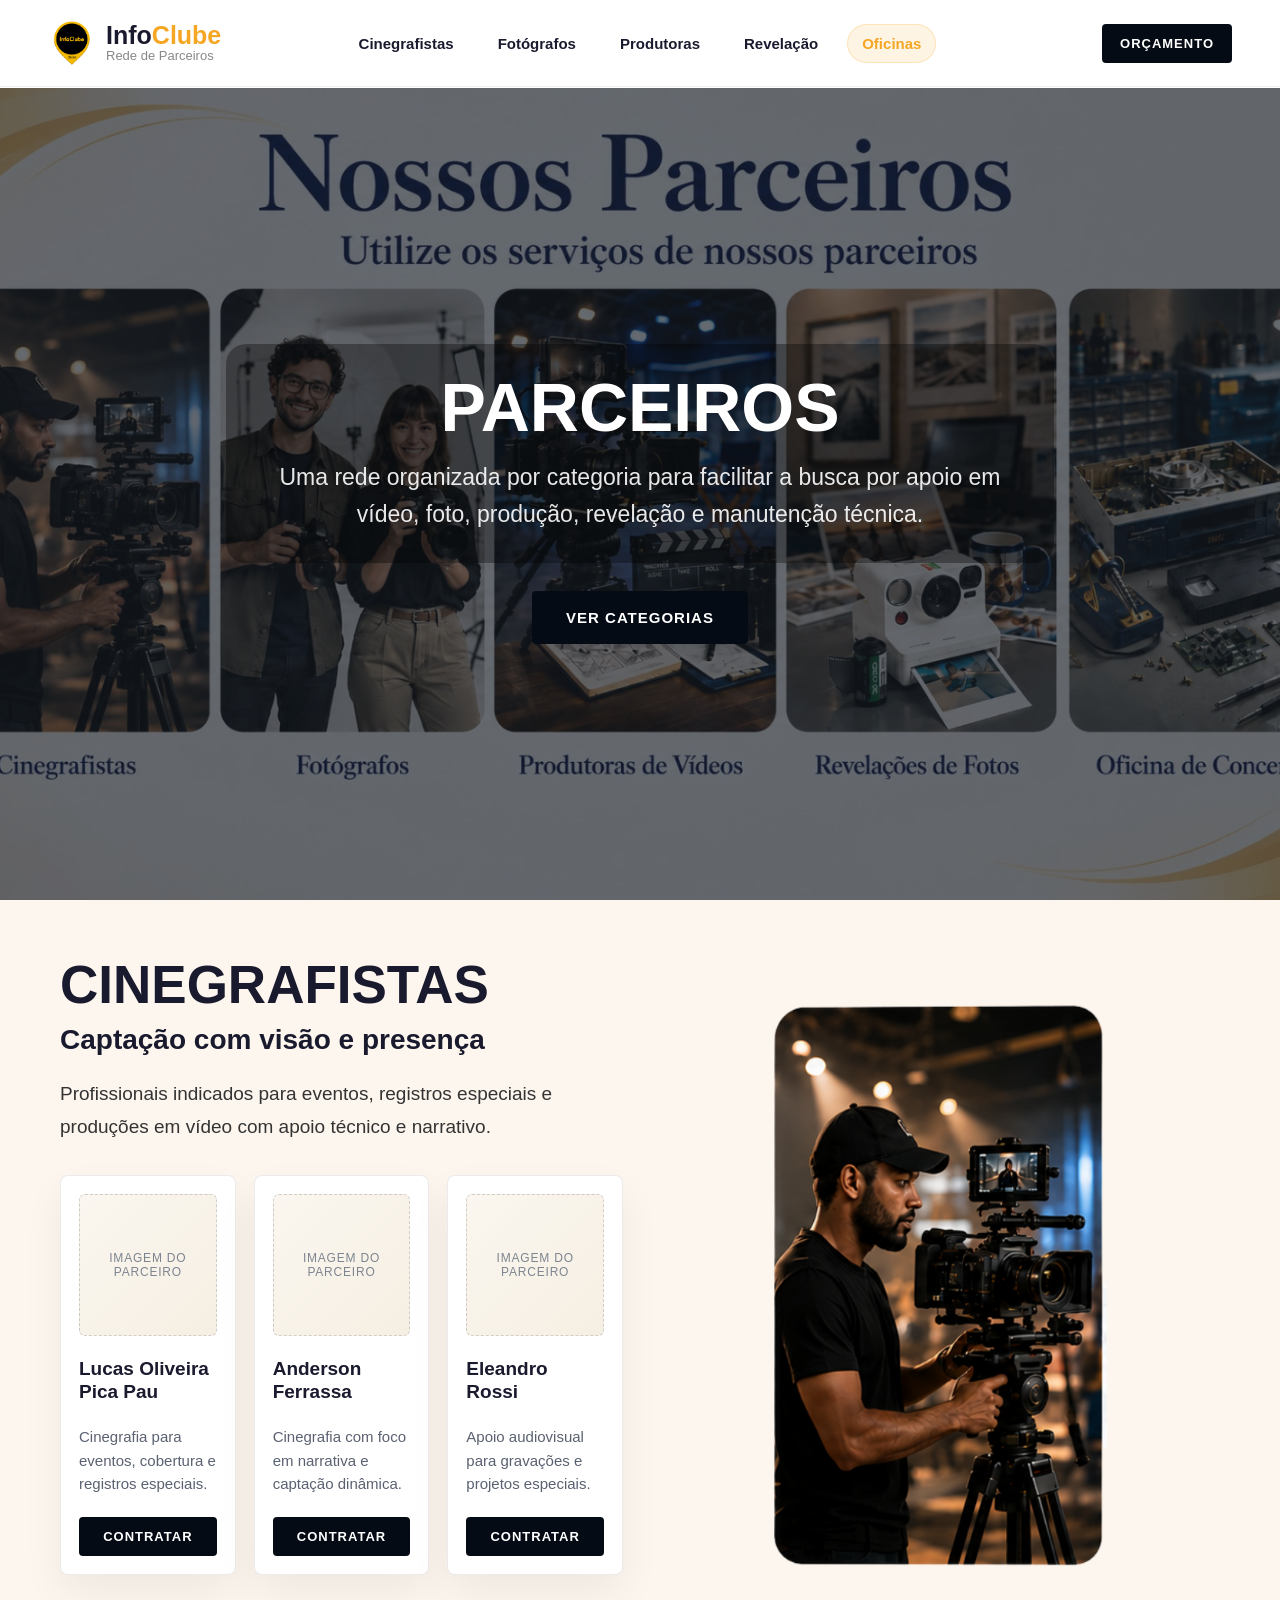
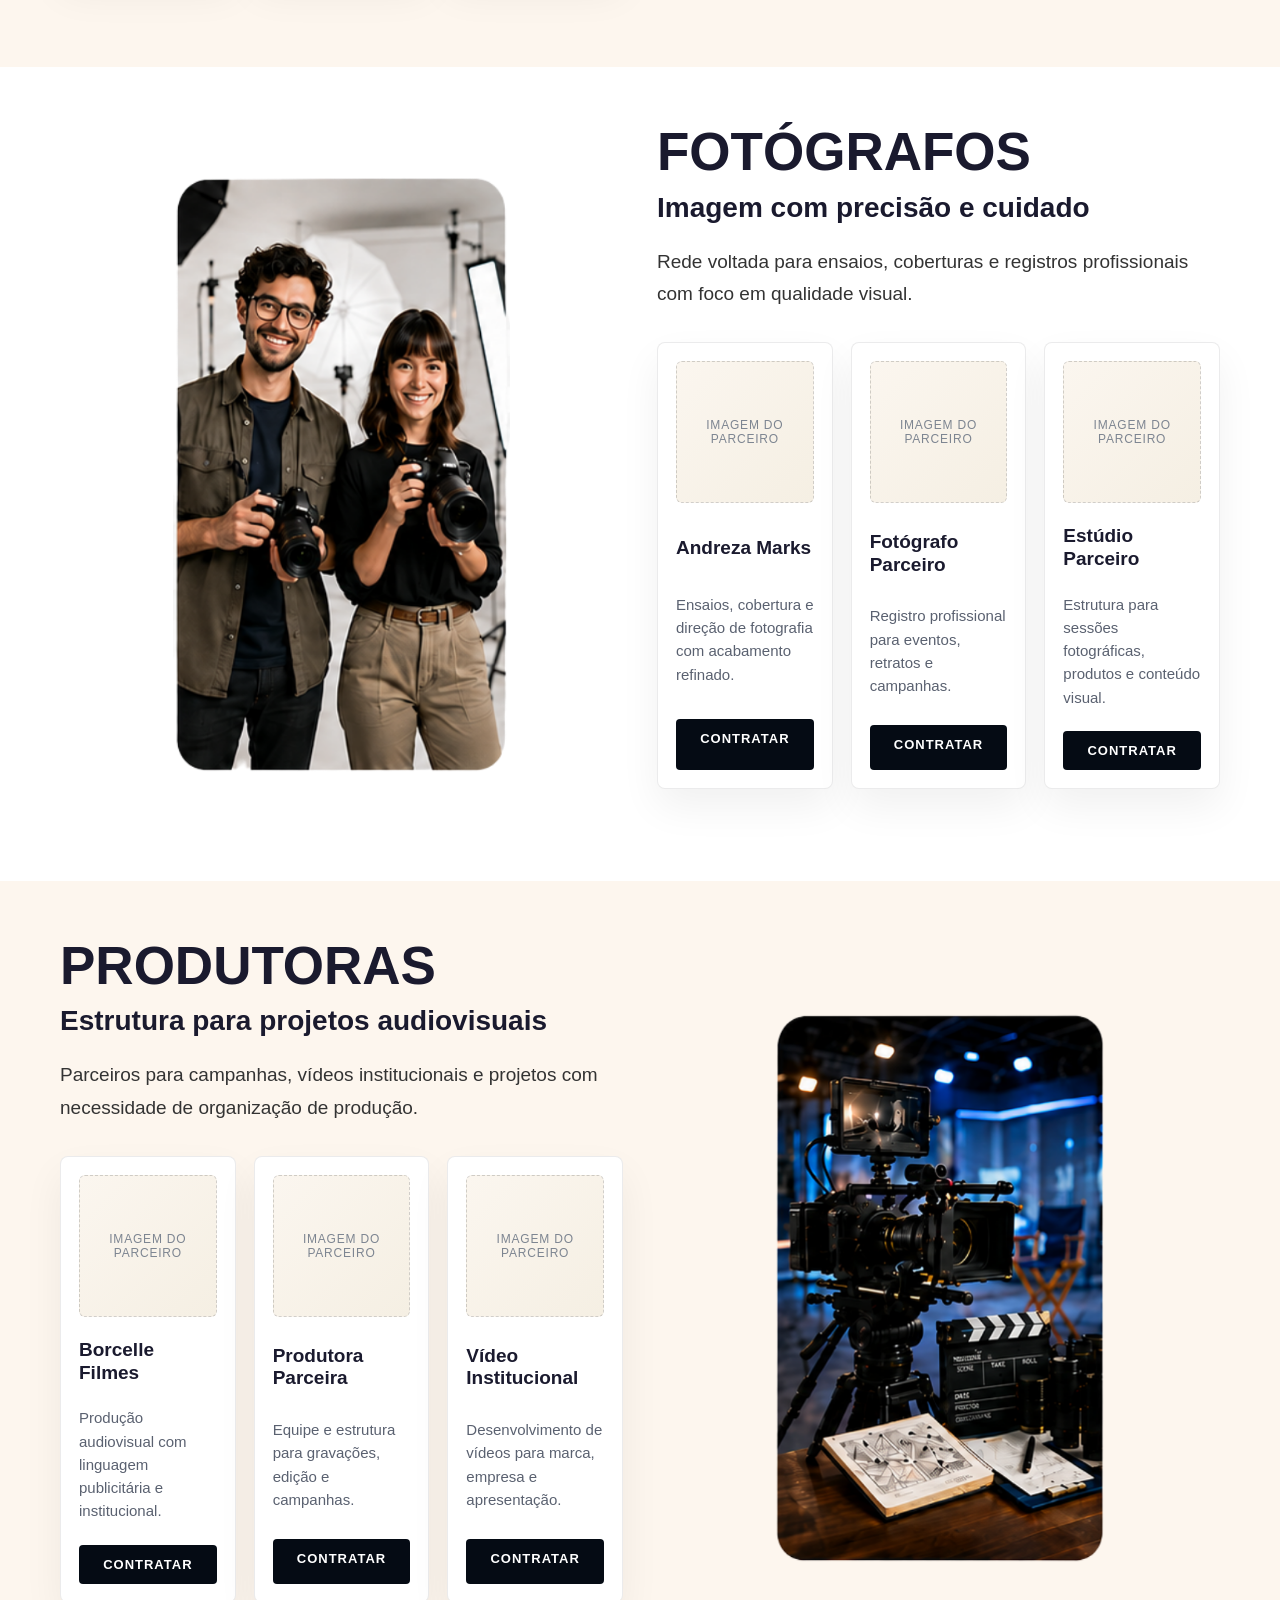
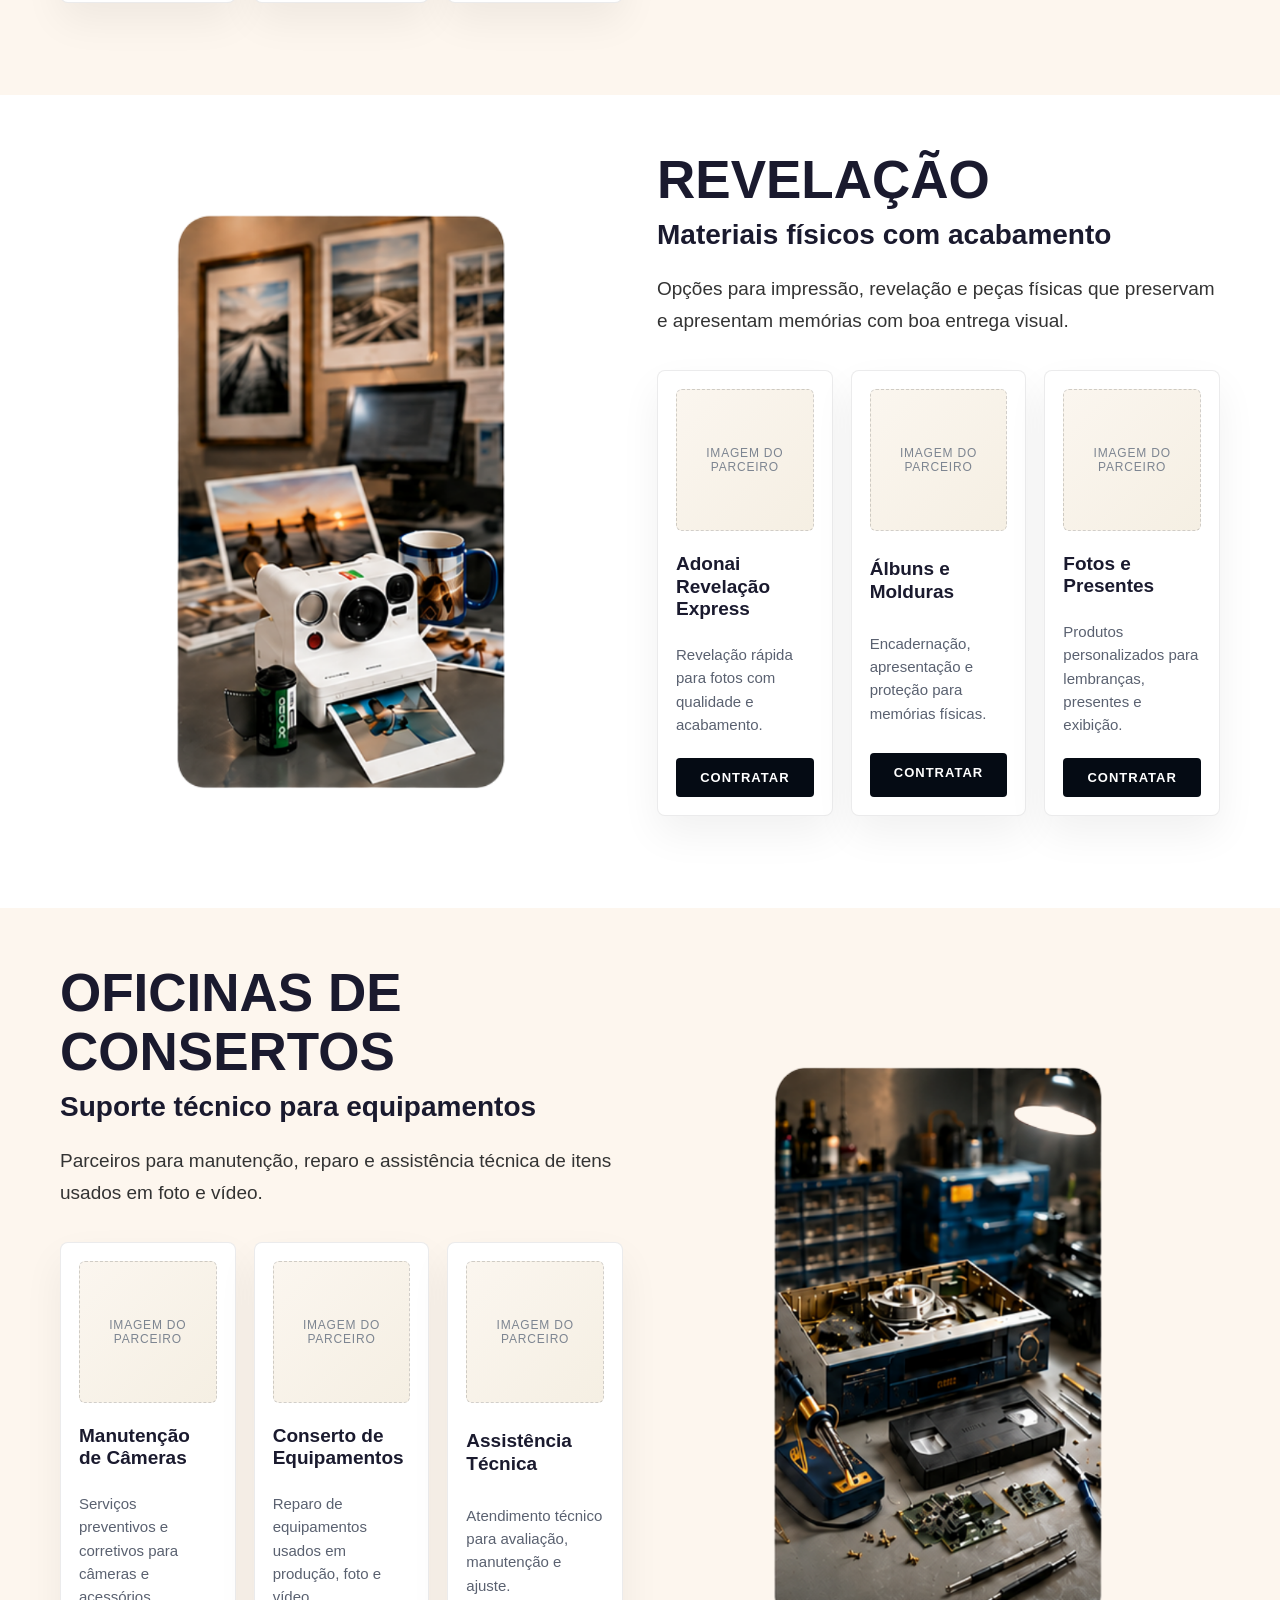
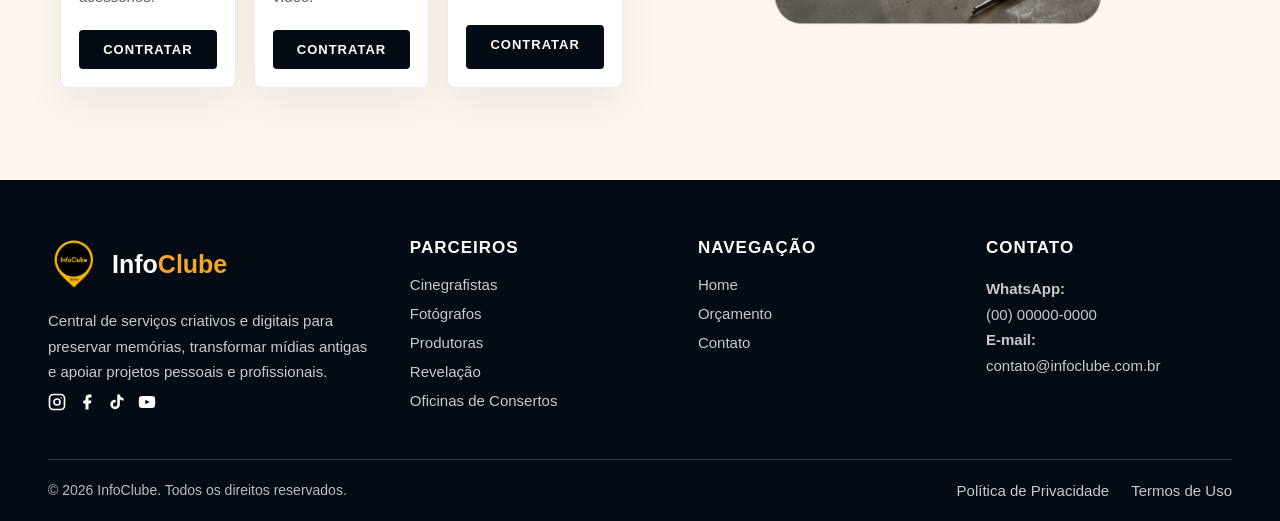
==== parceiros.html @ e8463424 "initial commit" ====
<!DOCTYPE html>
<html lang="pt-BR">

<head>
  <meta charset="UTF-8">
  <meta name="viewport" content="width=device-width, initial-scale=1.0">
  <title>InfoClube - Parceiros</title>
  <style>
    * {
      margin: 0;
      padding: 0;
      box-sizing: border-box;
    }

    html {
      scroll-behavior: smooth;
    }

    body {
      font-family: 'Segoe UI', Arial, sans-serif;
      background: #fff;
      color: #1a1a2e;
      padding-top: 88px;
    }

    a {
      color: inherit;
    }

    nav {
      position: fixed;
      top: 0;
      left: 0;
      right: 0;
      z-index: 100;
      display: grid;
      grid-template-columns: minmax(240px, 1fr) auto minmax(240px, 1fr);
      align-items: center;
      padding: 19px 48px;
      border-bottom: 1px solid #eee;
      background: #fff;
      transition: padding 0.25s ease, box-shadow 0.25s ease, background 0.25s ease;
    }

    nav.scrolled {
      padding-top: 12px;
      padding-bottom: 12px;
      box-shadow: 0 12px 30px rgba(5, 11, 20, 0.08);
      background: rgba(255, 255, 255, 0.96);
      backdrop-filter: blur(12px);
    }

    .logo {
      display: flex;
      align-items: center;
      gap: 10px;
      text-decoration: none;
    }

    .logo-icon {
      width: 48px;
      height: 48px;
      display: flex;
      align-items: center;
      justify-content: center;
    }

    .logo-icon img {
      width: 48px;
      height: 48px;
      object-fit: contain;
    }

    .logo-text h1 {
      font-size: 25px;
      font-weight: 700;
      line-height: 1;
    }

    .logo-text h1 span {
      color: #f5a623;
    }

    .logo-text p {
      font-size: 13px;
      color: #888;
    }

    .nav-toggle {
      display: none;
      width: 42px;
      height: 42px;
      border: 1px solid rgba(5, 11, 20, 0.12);
      border-radius: 6px;
      background: #fff;
      color: #050B14;
      cursor: pointer;
      align-items: center;
      justify-content: center;
      flex-direction: column;
      gap: 5px;
      transition: background 0.2s ease, border-color 0.2s ease, transform 0.2s ease;
    }

    .nav-toggle:hover,
    .nav-toggle:focus-visible {
      background: rgba(245, 166, 35, 0.1);
      border-color: rgba(245, 166, 35, 0.25);
      outline: none;
    }

    .nav-toggle span {
      display: block;
      width: 19px;
      height: 2px;
      border-radius: 999px;
      background: currentColor;
      transition: transform 0.2s ease, opacity 0.2s ease;
    }

    nav.is-menu-open .nav-toggle span:nth-child(1) {
      transform: translateY(7px) rotate(45deg);
    }

    nav.is-menu-open .nav-toggle span:nth-child(2) {
      opacity: 0;
    }

    nav.is-menu-open .nav-toggle span:nth-child(3) {
      transform: translateY(-7px) rotate(-45deg);
    }

    .nav-links {
      display: flex;
      gap: 14px;
      list-style: none;
      justify-content: center;
      flex-wrap: wrap;
      align-items: center;
    }

    .nav-links a,
    .nav-cta {
      transition: transform 0.2s ease, background-color 0.2s ease, color 0.2s ease, box-shadow 0.2s ease, border-color 0.2s ease;
    }

    .nav-links a {
      display: inline-flex;
      align-items: center;
      text-decoration: none;
      font-size: 15px;
      color: #1a1a2e;
      font-weight: 600;
      padding: 10px 14px;
      border-radius: 999px;
      border: 1px solid transparent;
    }

    .nav-links a:hover,
    .nav-links a:focus-visible {
      color: #f5a623;
      background: rgba(245, 166, 35, 0.1);
      border-color: rgba(245, 166, 35, 0.18);
      outline: none;
    }

    .nav-links a.active {
      color: #f5a623;
      background: rgba(245, 166, 35, 0.12);
      border-color: rgba(245, 166, 35, 0.22);
    }

    .nav-cta {
      justify-self: end;
      display: inline-block;
      background: #050B14;
      color: #fff;
      text-decoration: none;
      padding: 12px 18px;
      border-radius: 4px;
      font-size: 13px;
      font-weight: 700;
      letter-spacing: 1px;
      text-transform: uppercase;
      white-space: nowrap;
    }

    .nav-cta:hover,
    .nav-cta:focus-visible {
      background: #111827;
      box-shadow: 0 10px 22px rgba(5, 11, 20, 0.2);
      transform: translateY(-2px);
      outline: none;
    }

    .cover-hero {
      position: relative;
      min-height: calc(100vh - 88px);
      display: flex;
      align-items: center;
      justify-content: center;
      padding: 90px 48px;
      background: #050B14;
      isolation: isolate;
      text-align: center;
      overflow: hidden;
    }

    .hero-carousel {
      position: absolute;
      inset: 0;
      z-index: -2;
      overflow: hidden;
      pointer-events: none;
    }

    .hero-slide {
      position: absolute;
      inset: 0;
      width: 100%;
      height: 100%;
      opacity: 0;
      transition: opacity 1s ease;
      object-fit: cover;
      object-position: var(--hero-position, center center);
      filter: saturate(0.95) contrast(1.02);
      pointer-events: none;
    }

    .hero-slide.is-active {
      opacity: 0.82;
    }

    .cover-hero::before,
    .cover-hero::after {
      content: "";
      position: absolute;
      inset: 0;
      z-index: -1;
    }

    .cover-hero::before {
      background: rgba(5, 11, 20, 0.56);
    }

    .cover-hero::after {
      background: rgba(255, 255, 255, 0.05);
    }

    .cover-content {
      max-width: 980px;
      color: #fff;
    }

    .hero-copy-panel {
      display: grid;
      gap: 16px;
      padding: 28px 34px 30px;
      border-radius: 20px;
      background: rgba(0, 0, 0, 0.34);
      max-width: 860px;
      margin: 0 auto 28px;
    }

    .cover-content h1 {
      font-size: 68px;
      line-height: 1.05;
      font-weight: 900;
      text-transform: uppercase;
      margin-bottom: 0;
    }

    .cover-content p {
      max-width: 760px;
      margin: 0 auto;
      font-size: 23px;
      line-height: 1.6;
      color: rgba(255, 255, 255, 0.9);
    }

    .btn-orcamento {
      display: inline-block;
      background: #050B14;
      color: #fff;
      text-decoration: none;
      padding: 18px 34px;
      border-radius: 4px;
      font-size: 15px;
      font-weight: 700;
      letter-spacing: 1px;
      text-transform: uppercase;
      transition: background 0.2s ease, transform 0.2s ease, box-shadow 0.2s ease;
    }

    .btn-orcamento:hover {
      background: #111827;
      box-shadow: 0 12px 28px rgba(5, 11, 20, 0.18);
      transform: translateY(-2px);
    }

    .btn-orcamento.pulse {
      animation: ctaPulse 2.7s ease-in-out infinite;
    }

    @keyframes ctaPulse {
      0%, 100% { box-shadow: 0 12px 28px rgba(5, 11, 20, 0.14), 0 0 0 0 rgba(245, 166, 35, 0.34); }
      50% { box-shadow: 0 12px 28px rgba(5, 11, 20, 0.14), 0 0 0 12px rgba(245, 166, 35, 0); }
    }

    .section {
      background: #fff;
      min-height: calc(84vh - 88px);
      display: flex;
      align-items: center;
      justify-content: center;
      padding: 56px 60px;
      gap: 34px;
      scroll-margin-top: 105px;
    }

    .section:nth-of-type(even) {
      background: #fdf6ee;
    }

    .section-text {
      flex: 1;
      min-width: 0;
      max-width: 575px;
    }

    .section-text h2 {
      font-size: 53px;
      line-height: 1.1;
      font-weight: 900;
      margin-bottom: 10px;
      text-transform: uppercase;
    }

    .section-text h3 {
      font-size: 28px;
      font-weight: 700;
      margin-bottom: 22px;
    }

    .section-text p {
      font-size: 19px;
      color: #333;
      line-height: 1.7;
      margin-bottom: 18px;
    }

    .partner-grid {
      display: grid;
      grid-template-columns: repeat(auto-fit, minmax(155px, 1fr));
      gap: 18px;
      margin: 32px 0 36px;
      width: 100%;
    }

    .partner-card {
      display: grid;
      gap: 22px;
      padding: 18px;
      border: 1px solid rgba(5, 11, 20, 0.08);
      border-radius: 8px;
      background: #fff;
      box-shadow: 0 18px 40px rgba(5, 11, 20, 0.06);
      min-width: 0;
      overflow: hidden;
    }

    .partner-image-slot {
      aspect-ratio: 16 / 9;
      border-radius: 6px;
      border: 1px dashed rgba(5, 11, 20, 0.16);
      background: linear-gradient(135deg, #fbf6ef 0%, #f5efe3 100%);
      display: grid;
      place-items: center;
      color: #7d8591;
      font-size: 12px;
      text-transform: uppercase;
      letter-spacing: 0.8px;
      text-align: center;
      padding: 10px;
      min-height: 142px;
      width: 100%;
      min-width: 0;
      overflow: hidden;
    }

    .partner-image-slot img {
      width: min(100%, 430px);
      height: 100%;
      max-height: 132px;
      object-fit: contain;
      display: block;
    }

    .partner-card h4 {
      font-size: 19px;
      color: #1a1a2e;
      line-height: 1.2;
      overflow-wrap: anywhere;
    }

    .partner-card p {
      font-size: 15px;
      color: #5a6170;
      line-height: 1.55;
      margin: 0;
      overflow-wrap: anywhere;
    }

    .partner-card .btn-orcamento {
      width: 100%;
      text-align: center;
      padding: 12px 16px;
      font-size: 13px;
      min-width: 0;
      white-space: normal;
      overflow-wrap: anywhere;
    }

    .section-image {
      flex: 1;
      display: flex;
      align-items: center;
      justify-content: center;
      min-height: 500px;
      max-width: 775px;
    }

    .image-frame {
      display: flex;
      align-items: center;
      justify-content: center;
      width: 100%;
      height: 100%;
    }

    .image-frame img {
      width: 60%;
      height: auto;
      object-fit: contain;
      display: block;
    }

    .section.reverse .section-image {
      order: -1;
    }

    .section.reverse .section-text {
      order: 1;
    }

    footer {
      background: #050B14;
      color: #fff;
      padding: 58px 48px 0;
    }

    .footer-content {
      max-width: 1280px;
      margin: 0 auto;
      display: grid;
      grid-template-columns: 1.3fr 1fr 1fr 1fr;
      gap: 42px;
    }

    .footer-logo {
      display: flex;
      align-items: center;
      gap: 12px;
      margin-bottom: 18px;
    }

    .footer-logo img {
      width: 52px;
      height: 52px;
      object-fit: contain;
    }

    .footer-logo h2 {
      font-size: 25px;
      line-height: 1;
    }

    .footer-logo h2 span {
      color: #f5a623;
    }

    .footer-brand p,
    .footer-contact p {
      color: rgba(255, 255, 255, 0.78);
      font-size: 15px;
      line-height: 1.7;
    }

    .footer-social {
      display: flex;
      align-items: center;
      gap: 12px;
      margin-top: 8px;
    }

    .footer-social a {
      display: inline-flex;
      align-items: center;
      justify-content: center;
      color: #fff;
      text-decoration: none;
      background: transparent;
      border: 0;
      padding: 0;
    }

    .footer-social a:hover,
    .footer-social a:focus-visible {
      opacity: 0.8;
      transform: translateY(-1px);
      outline: none;
    }

    .footer-column h3 {
      font-size: 17px;
      margin-bottom: 18px;
      text-transform: uppercase;
      letter-spacing: 1px;
    }

    .footer-links {
      list-style: none;
      display: grid;
      gap: 11px;
    }

    .footer-links a,
    .footer-bottom a {
      color: rgba(255, 255, 255, 0.78);
      text-decoration: none;
      font-size: 15px;
    }

    .footer-bottom {
      max-width: 1280px;
      margin: 48px auto 0;
      padding: 22px 0;
      border-top: 1px solid rgba(255, 255, 255, 0.18);
      display: flex;
      align-items: center;
      justify-content: space-between;
      gap: 24px;
    }

    .footer-bottom p {
      color: rgba(255, 255, 255, 0.72);
      font-size: 14px;
    }

    .footer-legal {
      display: flex;
      gap: 22px;
    }

    @media (max-width: 1060px) {
      nav {
        display: flex;
        gap: 22px;
        justify-content: space-between;
        padding: 19px 24px;
      }

      .nav-links {
        gap: 18px;
        justify-content: flex-start;
      }

      .footer-content {
        grid-template-columns: repeat(2, 1fr);
      }
    }

    @media (max-width: 860px) {
      body {
        padding-top: 82px;
      }

      nav {
        flex-wrap: wrap;
      }

      .nav-links {
        order: 3;
        width: 100%;
        justify-content: center;
        padding-top: 10px;
      }

      .cover-hero {
        min-height: 620px;
        padding: 76px 24px;
      }

      .cover-content h1 {
        font-size: 46px;
      }

      .cover-content p {
        font-size: 19px;
      }

      .section {
        min-height: auto;
        flex-direction: column;
        align-items: stretch;
        padding: 44px 24px;
        gap: 28px;
      }

      .section.reverse .section-image,
      .section.reverse .section-text {
        order: initial;
      }

      .section-text,
      .section-image {
        max-width: none;
      }

      .section-text h2 {
        font-size: 38px;
      }

      .section-text h3 {
        font-size: 23px;
      }

      .section-text p {
        font-size: 17px;
      }

      .partner-grid {
        grid-template-columns: 1fr;
      }

      .partner-card h4 {
        font-size: 18px;
      }

      .partner-image-slot {
        min-height: 150px;
      }

      .partner-image-slot img {
        max-height: 140px;
      }

      .section-image {
        min-height: 320px;
      }

      footer {
        padding: 46px 24px 0;
      }

      .footer-bottom {
        flex-direction: column;
        align-items: center;
        text-align: center;
        margin-top: 38px;
      }
    }

    @media (max-width: 560px) {
      body {
        padding-top: 146px;
      }

      nav {
        padding: 12px 18px;
      }

      .logo-text h1 {
        font-size: 19px;
      }

      .nav-links {
        font-size: 13px;
      }

      .cover-hero {
        min-height: 540px;
        padding: 62px 18px;
      }

      .cover-content h1 {
        font-size: 34px;
      }

      .cover-content p {
        font-size: 17px;
      }

      .section {
        padding: 38px 18px;
      }

      .section-text h2 {
        font-size: 34px;
      }

      .section-text h3 {
        font-size: 21px;
      }

      .section-text p {
        font-size: 16px;
      }

      .partner-grid {
        gap: 14px;
        margin: 28px 0 32px;
      }

      .partner-card {
        padding: 16px;
        gap: 18px;
      }

      .partner-image-slot {
        min-height: 128px;
      }

      .partner-image-slot img {
        max-height: 118px;
      }

      .footer-content {
        grid-template-columns: 1fr;
        gap: 32px;
        text-align: center;
      }

      .footer-logo {
        justify-content: center;
      }

      .footer-legal {
        flex-direction: column;
        gap: 10px;
        align-items: center;
      }
    }

    @media (max-width: 1180px) {
      body {
        padding-top: 72px;
        overflow-x: hidden;
      }

      nav,
      nav.scrolled {
        display: grid;
        grid-template-columns: minmax(0, 1fr) auto auto;
        align-items: center;
        gap: 10px;
        padding: 12px 20px;
      }

      .logo {
        min-width: 0;
        grid-column: 1;
        grid-row: 1;
      }

      .logo-icon,
      .logo-icon img {
        width: 44px;
        height: 44px;
      }

      .logo-text {
        min-width: 0;
      }

      .logo-text h1 {
        font-size: 22px;
      }

      .logo-text p {
        font-size: 12px;
      }

      .nav-toggle {
        display: inline-flex;
        grid-column: 2;
        grid-row: 1;
      }

      .nav-cta {
        grid-column: 3;
        grid-row: 1;
        justify-self: end;
        padding: 10px 14px;
        font-size: 12px;
      }

      .nav-links {
        position: absolute;
        top: calc(100% + 1px);
        left: 0;
        right: 0;
        width: auto;
        display: grid;
        grid-template-columns: repeat(5, minmax(0, 1fr));
        gap: 8px;
        padding: 14px 20px 18px;
        background: rgba(255, 255, 255, 0.98);
        border-bottom: 1px solid rgba(5, 11, 20, 0.08);
        box-shadow: 0 24px 42px rgba(5, 11, 20, 0.12);
        max-height: calc(100svh - 72px);
        overflow-y: auto;
        overscroll-behavior: contain;
        opacity: 0;
        visibility: hidden;
        pointer-events: none;
        transform: translateY(-8px);
        transition: opacity 0.22s ease, transform 0.22s ease, visibility 0s linear 0.22s;
      }

      nav.is-menu-open .nav-links {
        opacity: 1;
        visibility: visible;
        pointer-events: auto;
        transform: translateY(0);
        transition-delay: 0s;
      }

      .nav-links a {
        width: 100%;
        justify-content: center;
        border-radius: 8px;
        padding: 11px 10px;
        text-align: center;
      }

      .cover-hero {
        min-height: calc(100svh - 72px);
        padding: 76px 24px 58px;
      }

      .hero-copy-panel {
        max-width: min(860px, 100%);
        padding: 26px 30px 28px;
        border-radius: 16px;
      }

      .cover-content h1 {
        font-size: 48px;
      }

      .cover-content p {
        font-size: 20px;
      }

      .section {
        padding: 48px 34px;
        gap: 24px;
      }

      .section-text h2 {
        font-size: 44px;
      }

      .section-text h3 {
        font-size: 25px;
      }

      .section-text p {
        font-size: 18px;
      }

      .footer-content {
        grid-template-columns: repeat(2, minmax(0, 1fr));
      }
    }

    @media (max-width: 860px) {
      body {
        padding-top: 72px;
      }

      .nav-links {
        grid-template-columns: 1fr;
      }

      .section {
        min-height: auto;
        flex-direction: column;
        align-items: stretch;
        padding: 44px 24px;
      }

      .section.reverse .section-image,
      .section.reverse .section-text {
        order: initial;
      }

      .section-text,
      .section-image {
        max-width: none;
        width: 100%;
      }

      .section-image {
        min-height: 0;
      }

      .image-frame {
        min-height: 260px;
      }

      .image-frame img {
        width: min(100%, 420px);
      }

      .partner-grid {
        grid-template-columns: repeat(2, minmax(0, 1fr));
      }
    }

    @media (max-width: 640px) {
      .partner-grid {
        grid-template-columns: 1fr;
      }

      .footer-content {
        grid-template-columns: 1fr;
        text-align: center;
      }

      .footer-logo,
      .footer-social {
        justify-content: center;
      }
    }

    @media (max-width: 480px) {
      body {
        padding-top: 66px;
      }

      nav,
      nav.scrolled {
        grid-template-columns: minmax(0, 1fr) auto auto;
        gap: 8px;
        padding: 10px 12px;
      }

      .logo {
        gap: 8px;
      }

      .logo-icon,
      .logo-icon img {
        width: 38px;
        height: 38px;
      }

      .logo-text h1 {
        font-size: 18px;
      }

      .logo-text p {
        font-size: 11px;
      }

      .nav-toggle {
        width: 38px;
        height: 38px;
      }

      .nav-cta {
        padding: 9px 10px;
        font-size: 11px;
        letter-spacing: 0.5px;
      }

      .nav-links {
        padding: 12px 12px 16px;
        max-height: calc(100svh - 66px);
      }

      .cover-hero {
        min-height: calc(100svh - 66px);
        padding: 44px 14px;
      }

      .hero-copy-panel {
        gap: 12px;
        padding: 18px 16px 20px;
        border-radius: 12px;
        margin-bottom: 22px;
      }

      .cover-content h1 {
        font-size: 30px;
        line-height: 1.08;
      }

      .cover-content p {
        font-size: 16px;
        line-height: 1.5;
      }

      .section {
        padding: 38px 16px;
        gap: 22px;
      }

      .section-text h2 {
        font-size: 30px;
        line-height: 1.12;
      }

      .section-text h3 {
        font-size: 20px;
      }

      .section-text p {
        font-size: 16px;
      }

      .btn-orcamento {
        width: 100%;
        text-align: center;
        padding: 15px 18px;
        font-size: 13px;
        letter-spacing: 0.8px;
        white-space: normal;
      }

      .partner-card {
        padding: 16px;
        gap: 16px;
      }

      .partner-image-slot {
        min-height: 124px;
      }

      .image-frame {
        min-height: 220px;
      }

      footer {
        padding: 42px 18px 0;
      }
    }
  </style>
</head>

<body>

  <nav>
    <a class="logo" href="V2infoclube.html" aria-label="Voltar para a página inicial">
      <div class="logo-icon">
        <img src="imagens/Logo_InfoClube.png" alt="Logo InfoClube">
      </div>
      <div class="logo-text">
        <h1>Info<span>Clube</span></h1>
        <p>Rede de Parceiros</p>
      </div>
    </a>

    <button class="nav-toggle" type="button" aria-label="Abrir menu" aria-expanded="false">
      <span aria-hidden="true"></span>
      <span aria-hidden="true"></span>
      <span aria-hidden="true"></span>
    </button>

    <ul class="nav-links">
      <li><a href="#cinegrafistas" class="active">Cinegrafistas</a></li>
      <li><a href="#fotografos">Fotógrafos</a></li>
      <li><a href="#produtoras">Produtoras</a></li>
      <li><a href="#revelacao">Revelação</a></li>
      <li><a href="#oficinas">Oficinas</a></li>
    </ul>

    <a class="nav-cta" href="V2infoclube.html#orcamento">Orçamento</a>
  </nav>

  <section class="cover-hero" aria-label="Parceiros InfoClube">
    <div class="hero-carousel" aria-hidden="true">
      <img class="hero-slide is-active" src="imagens/imagens_novas/carrossel_header/carrossel_parceiros.jpg" alt="" style="--hero-position: center center;" decoding="async">
      <img class="hero-slide" src="imagens/imagens_novas/carrossel_header/carrossel_social_media.jpg" alt="" style="--hero-position: center center;" decoding="async">
      <img class="hero-slide" src="imagens/imagens_novas/carrossel_header/carrossel_jingle.jpg" alt="" style="--hero-position: center top;" decoding="async">
      <img class="hero-slide" src="imagens/imagens_novas/carrossel_header/carrossel_rest_fotos.jpg" alt="" style="--hero-position: center 35%;" decoding="async">
    </div>
    <div class="cover-content">
      <div class="hero-copy-panel">
        <h1>Parceiros</h1>
        <p>Uma rede organizada por categoria para facilitar a busca por apoio em vídeo, foto, produção, revelação e
          manutenção técnica.</p>
      </div>
      <a class="btn-orcamento pulse" href="#cinegrafistas">Ver Categorias</a>
    </div>
  </section>

  <section class="section" id="cinegrafistas">
    <div class="section-text">
      <h2>Cinegrafistas</h2>
      <h3>Captação com visão e presença</h3>
      <p>Profissionais indicados para eventos, registros especiais e produções em vídeo com apoio técnico e narrativo.
      </p>
      <div class="partner-grid">
        <article class="partner-card">
          <div class="partner-image-slot">Imagem do parceiro</div>
          <h4>Lucas Oliveira Pica Pau</h4>
          <p>Cinegrafia para eventos, cobertura e registros especiais.</p>
          <a class="btn-orcamento" href="V2infoclube.html#contato">Contratar</a>
        </article>
        <article class="partner-card">
          <div class="partner-image-slot">Imagem do parceiro</div>
          <h4>Anderson Ferrassa</h4>
          <p>Cinegrafia com foco em narrativa e captação dinâmica.</p>
          <a class="btn-orcamento" href="V2infoclube.html#contato">Contratar</a>
        </article>
        <article class="partner-card">
          <div class="partner-image-slot">Imagem do parceiro</div>
          <h4>Eleandro Rossi</h4>
          <p>Apoio audiovisual para gravações e projetos especiais.</p>
          <a class="btn-orcamento" href="V2infoclube.html#contato">Contratar</a>
        </article>
      </div>
    </div>
    <div class="section-image">
      <div class="image-frame">
        <img src="imagens/imagens_novas/parceiros/cinegrafistas.png" alt="Categoria cinegrafistas">
      </div>
    </div>
  </section>

  <section class="section reverse" id="fotografos">
    <div class="section-text">
      <h2>Fotógrafos</h2>
      <h3>Imagem com precisão e cuidado</h3>
      <p>Rede voltada para ensaios, coberturas e registros profissionais com foco em qualidade visual.</p>
      <div class="partner-grid">
        <article class="partner-card">
          <div class="partner-image-slot">Imagem do parceiro</div>
          <h4>Andreza Marks</h4>
          <p>Ensaios, cobertura e direção de fotografia com acabamento refinado.</p>
          <a class="btn-orcamento" href="V2infoclube.html#contato">Contratar</a>
        </article>
        <article class="partner-card">
          <div class="partner-image-slot">Imagem do parceiro</div>
          <h4>Fotógrafo Parceiro</h4>
          <p>Registro profissional para eventos, retratos e campanhas.</p>
          <a class="btn-orcamento" href="V2infoclube.html#contato">Contratar</a>
        </article>
        <article class="partner-card">
          <div class="partner-image-slot">Imagem do parceiro</div>
          <h4>Estúdio Parceiro</h4>
          <p>Estrutura para sessões fotográficas, produtos e conteúdo visual.</p>
          <a class="btn-orcamento" href="V2infoclube.html#contato">Contratar</a>
        </article>
      </div>
    </div>
    <div class="section-image">
      <div class="image-frame">
        <img src="imagens/imagens_novas/parceiros/fotografos.png" alt="Categoria fotógrafos">
      </div>
    </div>
  </section>

  <section class="section" id="produtoras">
    <div class="section-text">
      <h2>Produtoras</h2>
      <h3>Estrutura para projetos audiovisuais</h3>
      <p>Parceiros para campanhas, vídeos institucionais e projetos com necessidade de organização de produção.</p>
      <div class="partner-grid">
        <article class="partner-card">
          <div class="partner-image-slot">Imagem do parceiro</div>
          <h4>Borcelle Filmes</h4>
          <p>Produção audiovisual com linguagem publicitária e institucional.</p>
          <a class="btn-orcamento" href="V2infoclube.html#contato">Contratar</a>
        </article>
        <article class="partner-card">
          <div class="partner-image-slot">Imagem do parceiro</div>
          <h4>Produtora Parceira</h4>
          <p>Equipe e estrutura para gravações, edição e campanhas.</p>
          <a class="btn-orcamento" href="V2infoclube.html#contato">Contratar</a>
        </article>
        <article class="partner-card">
          <div class="partner-image-slot">Imagem do parceiro</div>
          <h4>Vídeo Institucional</h4>
          <p>Desenvolvimento de vídeos para marca, empresa e apresentação.</p>
          <a class="btn-orcamento" href="V2infoclube.html#contato">Contratar</a>
        </article>
      </div>
    </div>
    <div class="section-image">
      <div class="image-frame">
        <img src="imagens/imagens_novas/parceiros/produtoras.png" alt="Categoria produtoras">
      </div>
    </div>
  </section>

  <section class="section reverse" id="revelacao">
    <div class="section-text">
      <h2>Revelação</h2>
      <h3>Materiais físicos com acabamento</h3>
      <p>Opções para impressão, revelação e peças físicas que preservam e apresentam memórias com boa entrega visual.
      </p>
      <div class="partner-grid">
        <article class="partner-card">
          <div class="partner-image-slot">Imagem do parceiro</div>
          <h4>Adonai Revelação Express</h4>
          <p>Revelação rápida para fotos com qualidade e acabamento.</p>
          <a class="btn-orcamento" href="V2infoclube.html#contato">Contratar</a>
        </article>
        <article class="partner-card">
          <div class="partner-image-slot">Imagem do parceiro</div>
          <h4>Álbuns e Molduras</h4>
          <p>Encadernação, apresentação e proteção para memórias físicas.</p>
          <a class="btn-orcamento" href="V2infoclube.html#contato">Contratar</a>
        </article>
        <article class="partner-card">
          <div class="partner-image-slot">Imagem do parceiro</div>
          <h4>Fotos e Presentes</h4>
          <p>Produtos personalizados para lembranças, presentes e exibição.</p>
          <a class="btn-orcamento" href="V2infoclube.html#contato">Contratar</a>
        </article>
      </div>
    </div>
    <div class="section-image">
      <div class="image-frame">
        <img src="imagens/imagens_novas/parceiros/revelacoes.png" alt="Categoria revelação">
      </div>
    </div>
  </section>

  <section class="section" id="oficinas">
    <div class="section-text">
      <h2>Oficinas de Consertos</h2>
      <h3>Suporte técnico para equipamentos</h3>
      <p>Parceiros para manutenção, reparo e assistência técnica de itens usados em foto e vídeo.</p>
      <div class="partner-grid">
        <article class="partner-card">
          <div class="partner-image-slot">Imagem do parceiro</div>
          <h4>Manutenção de Câmeras</h4>
          <p>Serviços preventivos e corretivos para câmeras e acessórios.</p>
          <a class="btn-orcamento" href="V2infoclube.html#contato">Contratar</a>
        </article>
        <article class="partner-card">
          <div class="partner-image-slot">Imagem do parceiro</div>
          <h4>Conserto de Equipamentos</h4>
          <p>Reparo de equipamentos usados em produção, foto e vídeo.</p>
          <a class="btn-orcamento" href="V2infoclube.html#contato">Contratar</a>
        </article>
        <article class="partner-card">
          <div class="partner-image-slot">Imagem do parceiro</div>
          <h4>Assistência Técnica</h4>
          <p>Atendimento técnico para avaliação, manutenção e ajuste.</p>
          <a class="btn-orcamento" href="V2infoclube.html#contato">Contratar</a>
        </article>
      </div>
    </div>
    <div class="section-image">
      <div class="image-frame">
        <img src="imagens/imagens_novas/parceiros/oficina_consertos.png" alt="Categoria oficinas de consertos">
      </div>
    </div>
  </section>

  <footer>
    <div class="footer-content">
      <div class="footer-brand">
        <div class="footer-logo">
          <img src="imagens/Logo_InfoClube.png" alt="Logo InfoClube">
          <h2>Info<span>Clube</span></h2>
        </div>
        <p>Central de serviços criativos e digitais para preservar memórias, transformar mídias antigas e apoiar
          projetos pessoais e profissionais.</p>
        <div class="footer-social" aria-label="Redes sociais">
          <a href="#" title="Instagram" aria-label="Instagram">
            <svg width="18" height="18" viewBox="0 0 24 24" fill="none" stroke="currentColor" stroke-width="2.2" stroke-linecap="round" stroke-linejoin="round" aria-hidden="true">
              <rect x="2" y="2" width="20" height="20" rx="5"/>
              <circle cx="12" cy="12" r="4"/>
              <circle cx="17.5" cy="6.5" r="1" fill="currentColor" stroke="none"/>
            </svg>
          </a>
          <a href="#" title="Facebook" aria-label="Facebook">
            <svg width="18" height="18" viewBox="0 0 24 24" fill="currentColor" aria-hidden="true">
              <path d="M18 2h-3a5 5 0 00-5 5v3H7v4h3v8h4v-8h3l1-4h-4V7a1 1 0 011-1h3z"/>
            </svg>
          </a>
          <a href="#" title="TikTok" aria-label="TikTok">
            <svg width="18" height="18" viewBox="0 0 24 24" fill="currentColor" aria-hidden="true">
              <path d="M19.59 6.69a4.83 4.83 0 01-3.77-4.25V2h-3.45v13.67a2.89 2.89 0 01-2.88 2.5 2.89 2.89 0 01-2.89-2.89 2.89 2.89 0 012.89-2.89c.28 0 .54.04.79.1V9.01a6.32 6.32 0 00-.79-.05 6.34 6.34 0 00-6.34 6.34 6.34 6.34 0 006.34 6.34 6.34 6.34 0 006.33-6.34V8.69a8.19 8.19 0 004.81 1.54V6.77a4.85 4.85 0 01-1.04-.08z"/>
            </svg>
          </a>
          <a href="#" title="YouTube" aria-label="YouTube">
            <svg width="18" height="18" viewBox="0 0 24 24" fill="currentColor" aria-hidden="true">
              <path d="M22.54 6.42a2.78 2.78 0 00-1.95-1.96C18.88 4 12 4 12 4s-6.88 0-8.59.46A2.78 2.78 0 001.46 6.42 29 29 0 001 12a29 29 0 00.46 5.58 2.78 2.78 0 001.95 1.95C5.12 20 12 20 12 20s6.88 0 8.59-.47a2.78 2.78 0 001.95-1.95A29 29 0 0023 12a29 29 0 00-.46-5.58z"/>
              <polygon points="9.75,15.02 15.5,12 9.75,8.98 9.75,15.02" fill="#000"/>
            </svg>
          </a>
        </div>
      </div>

      <div class="footer-column">
        <h3>Parceiros</h3>
        <ul class="footer-links">
          <li><a href="#cinegrafistas">Cinegrafistas</a></li>
          <li><a href="#fotografos">Fotógrafos</a></li>
          <li><a href="#produtoras">Produtoras</a></li>
          <li><a href="#revelacao">Revelação</a></li>
          <li><a href="#oficinas">Oficinas de Consertos</a></li>
        </ul>
      </div>

      <div class="footer-column">
        <h3>Navegação</h3>
        <ul class="footer-links">
          <li><a href="V2infoclube.html">Home</a></li>
          <li><a href="V2infoclube.html#orcamento">Orçamento</a></li>
          <li><a href="V2infoclube.html#contato">Contato</a></li>
        </ul>
      </div>

      <div class="footer-column">
        <h3>Contato</h3>
        <div class="footer-contact">
          <p><strong>WhatsApp:</strong><br>(00) 00000-0000</p>
          <p><strong>E-mail:</strong><br>contato@infoclube.com.br</p>
        </div>
      </div>
    </div>

    <div class="footer-bottom">
      <p>&copy; 2026 InfoClube. Todos os direitos reservados.</p>
      <div class="footer-legal">
        <a href="#">Política de Privacidade</a>
        <a href="#">Termos de Uso</a>
      </div>
    </div>
  </footer>

  <script>
    document.addEventListener('DOMContentLoaded', function () {
      const nav = document.querySelector('nav');
      const navToggle = document.querySelector('.nav-toggle');
      const navLinks = Array.from(document.querySelectorAll('.nav-links a'));
      const sections = navLinks
        .map(function (link) { return document.querySelector(link.getAttribute('href')); })
        .filter(Boolean);
      const heroSlides = Array.from(document.querySelectorAll('.hero-slide'));
      let heroIndex = 0;

      function setNavState() {
        nav.classList.toggle('scrolled', window.scrollY > 24);
      }

      function setMobileMenu(open) {
        nav.classList.toggle('is-menu-open', open);
        if (navToggle) {
          navToggle.setAttribute('aria-expanded', String(open));
          navToggle.setAttribute('aria-label', open ? 'Fechar menu' : 'Abrir menu');
        }
      }

      function advanceHeroCarousel() {
        if (!heroSlides.length) return;
        heroSlides[heroIndex].classList.remove('is-active');
        heroIndex = (heroIndex + 1) % heroSlides.length;
        heroSlides[heroIndex].classList.add('is-active');
      }

      navLinks.forEach(function (link) {
        link.addEventListener('click', function () {
          navLinks.forEach(function (item) {
            item.classList.toggle('active', item === link);
          });
          setMobileMenu(false);
        });
      });

      if (navToggle) {
        navToggle.addEventListener('click', function () {
          setMobileMenu(!nav.classList.contains('is-menu-open'));
        });
      }

      window.addEventListener('keydown', function (event) {
        if (event.key === 'Escape') {
          setMobileMenu(false);
        }
      });

      window.addEventListener('resize', function () {
        if (window.matchMedia('(min-width: 1181px)').matches) {
          setMobileMenu(false);
        }
      });

      const activeObserver = new IntersectionObserver(function (entries) {
        entries.forEach(function (entry) {
          if (!entry.isIntersecting) return;
          navLinks.forEach(function (link) {
            link.classList.toggle('active', link.getAttribute('href') === '#' + entry.target.id);
          });
        });
      }, { rootMargin: '-35% 0px -52% 0px', threshold: 0 });

      sections.forEach(function (section) { activeObserver.observe(section); });
      if (heroSlides.length > 1) {
        setInterval(advanceHeroCarousel, 3000);
      }

      window.addEventListener('scroll', setNavState, { passive: true });
      setNavState();
    });
  </script>

</body>

</html>
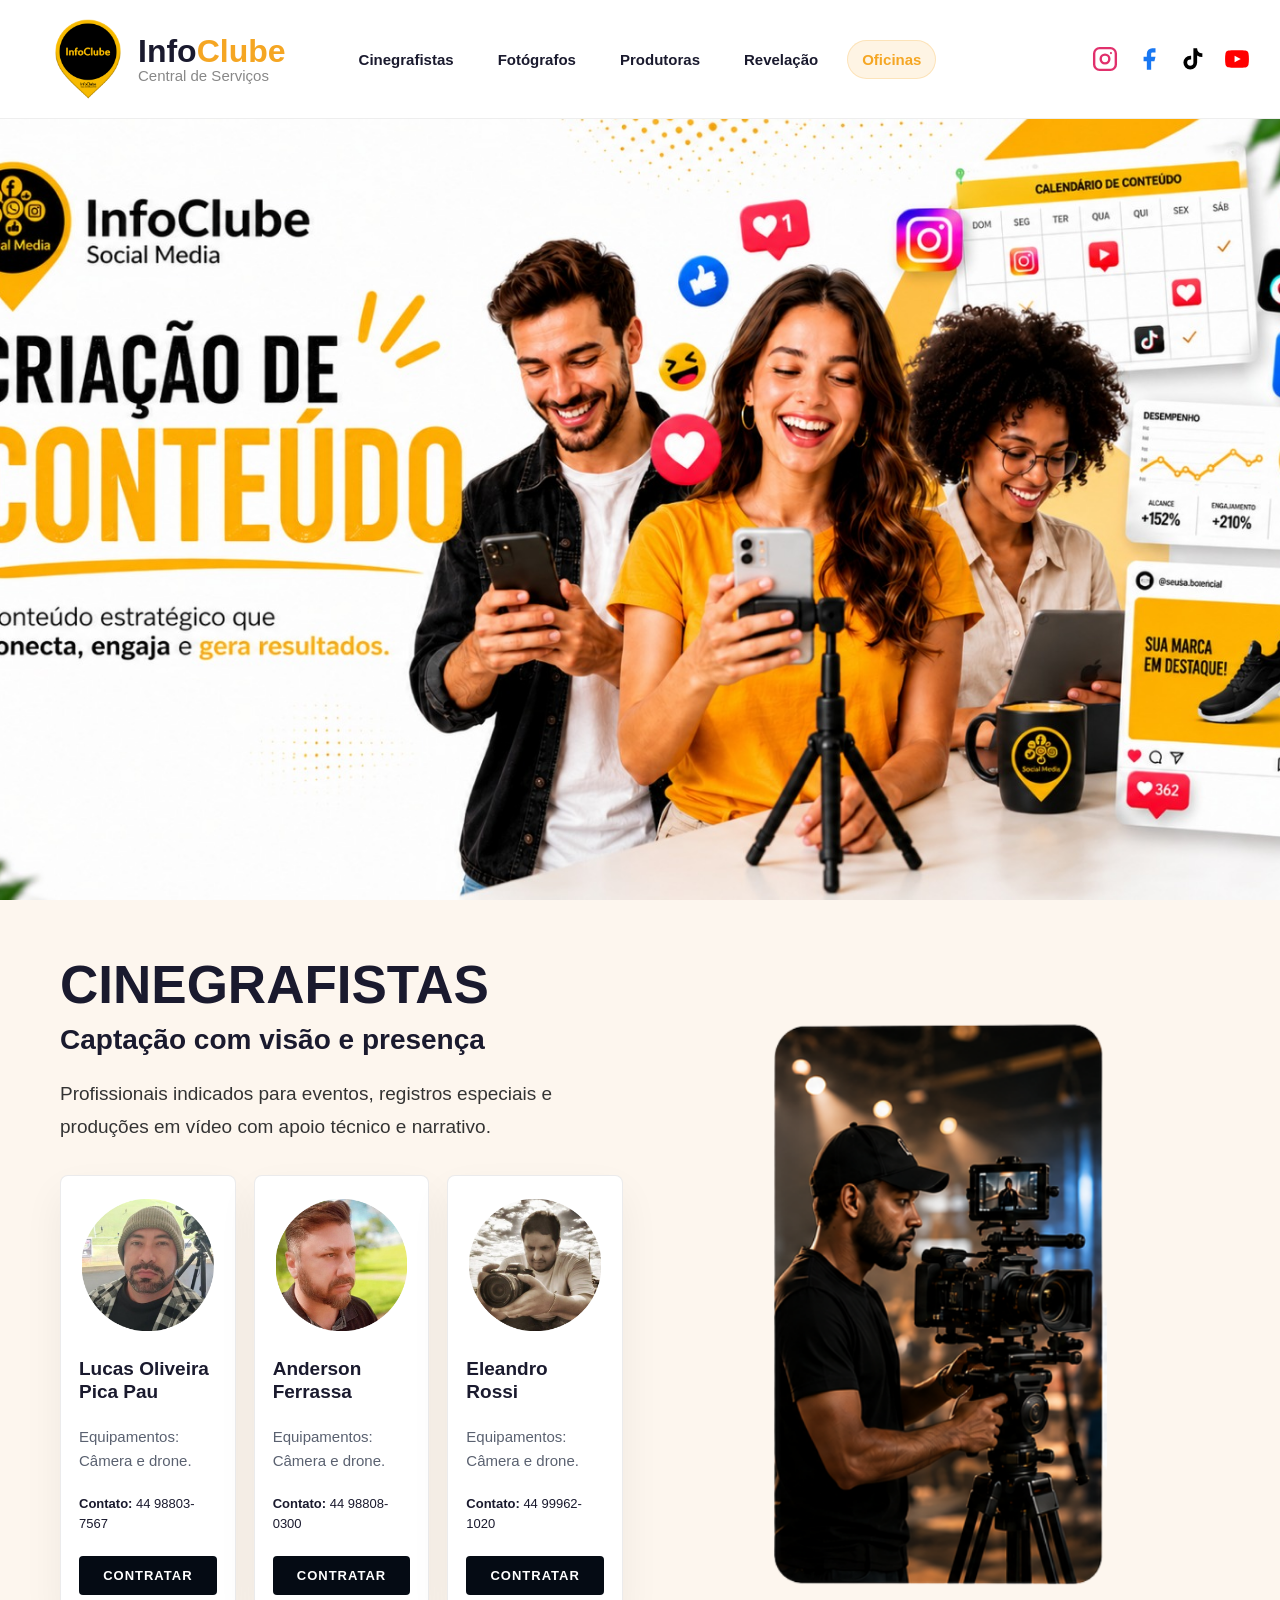
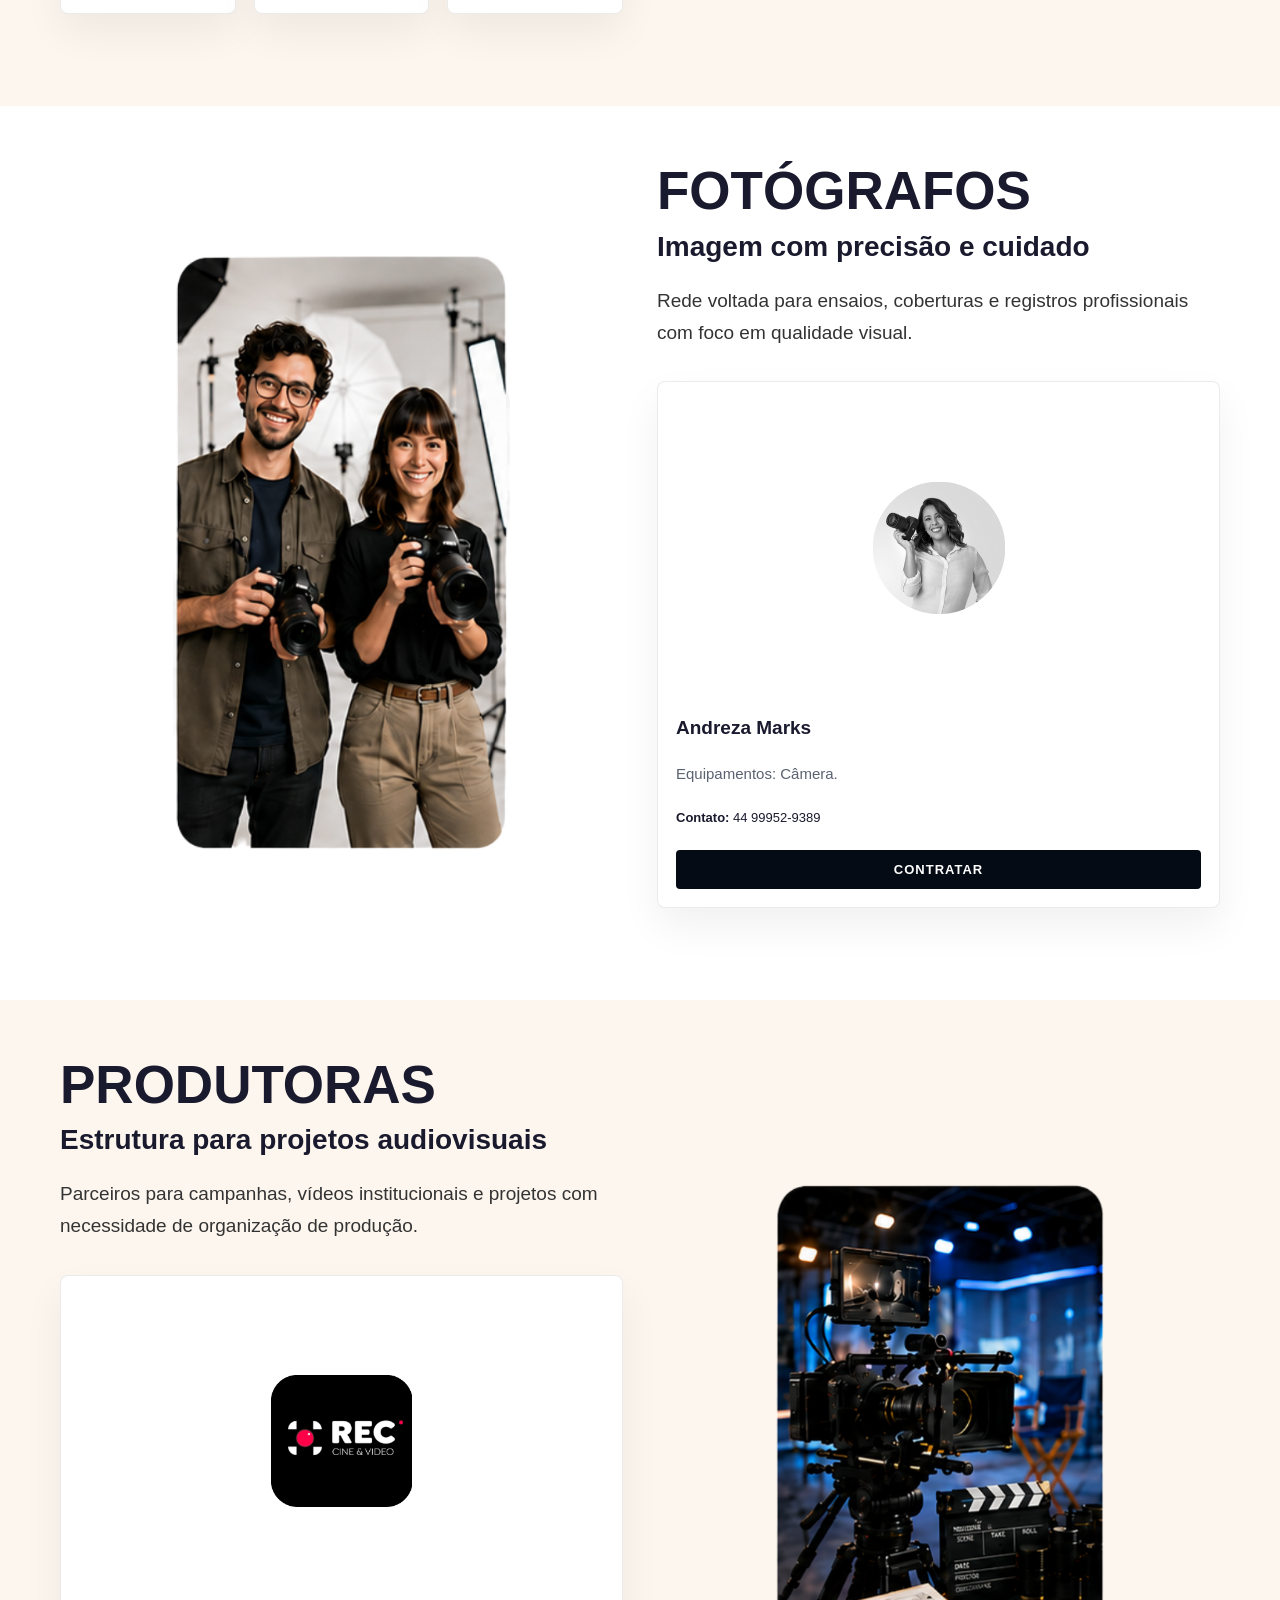
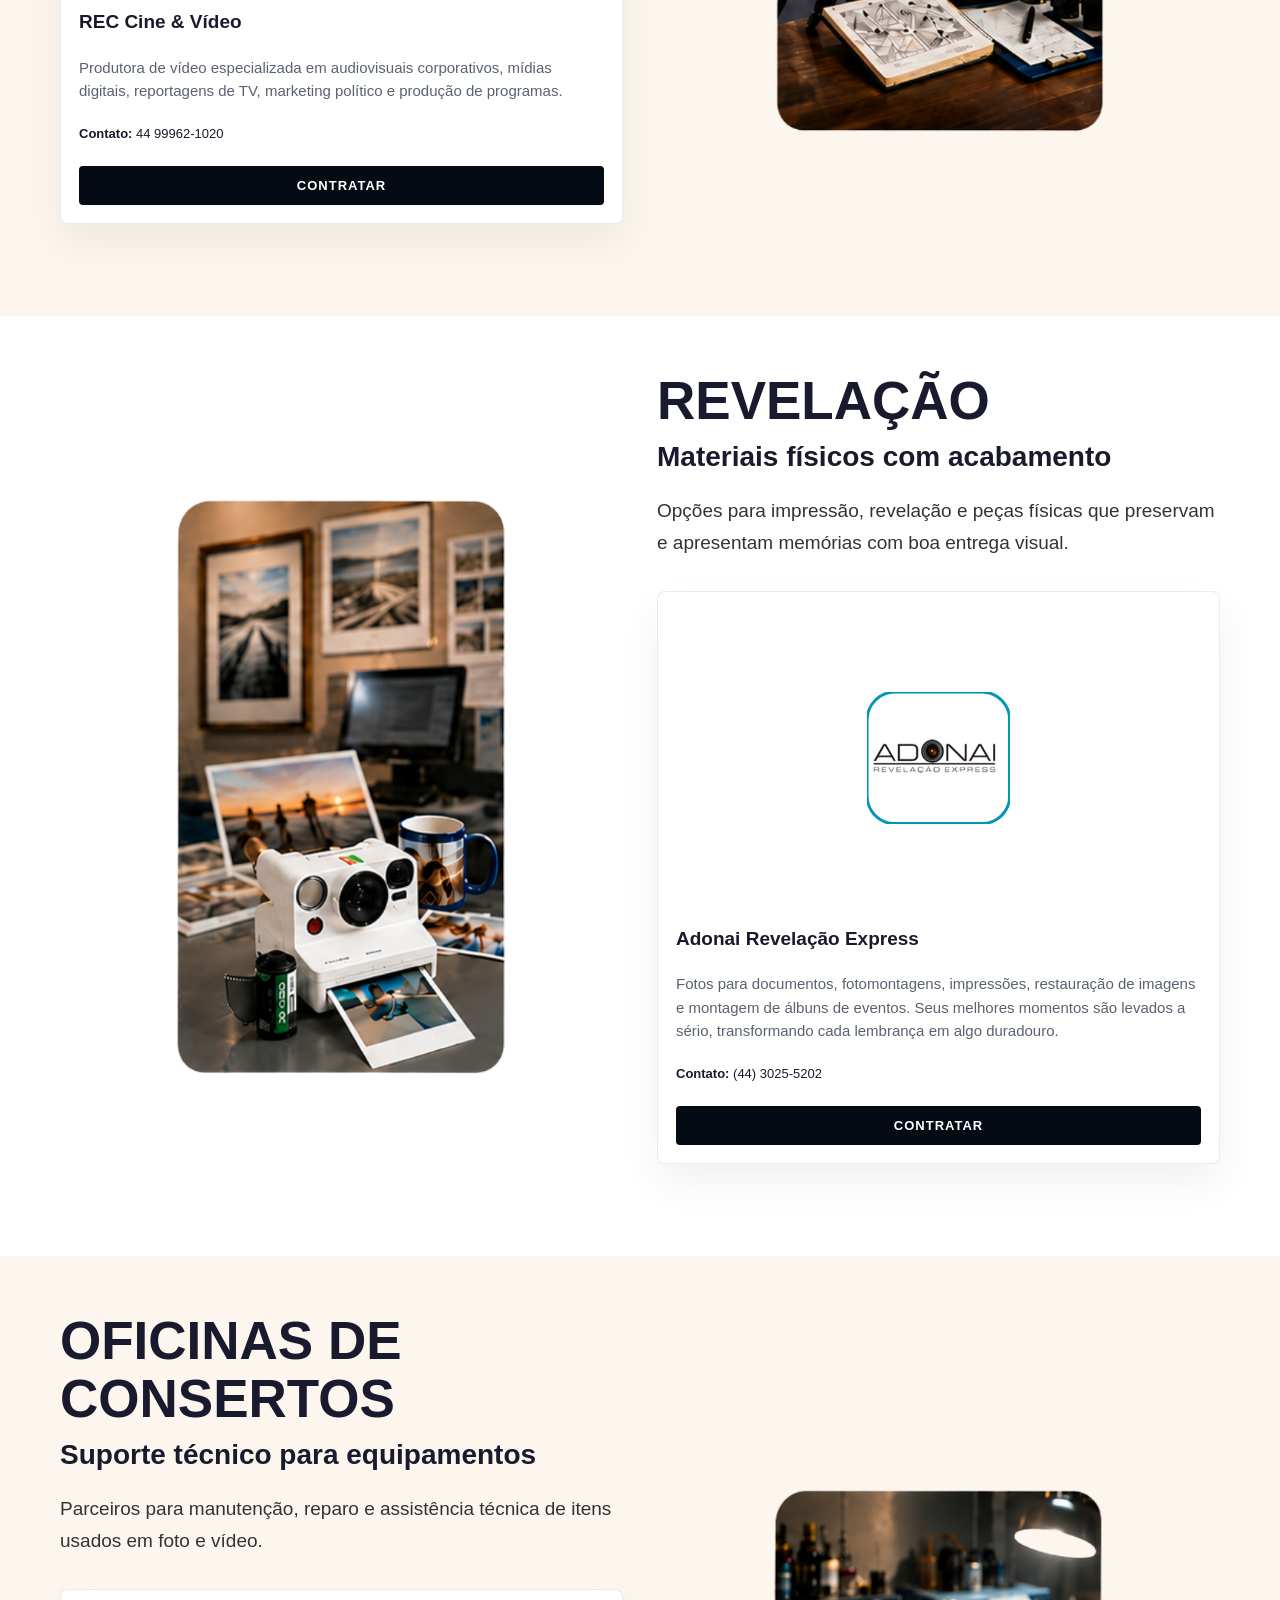
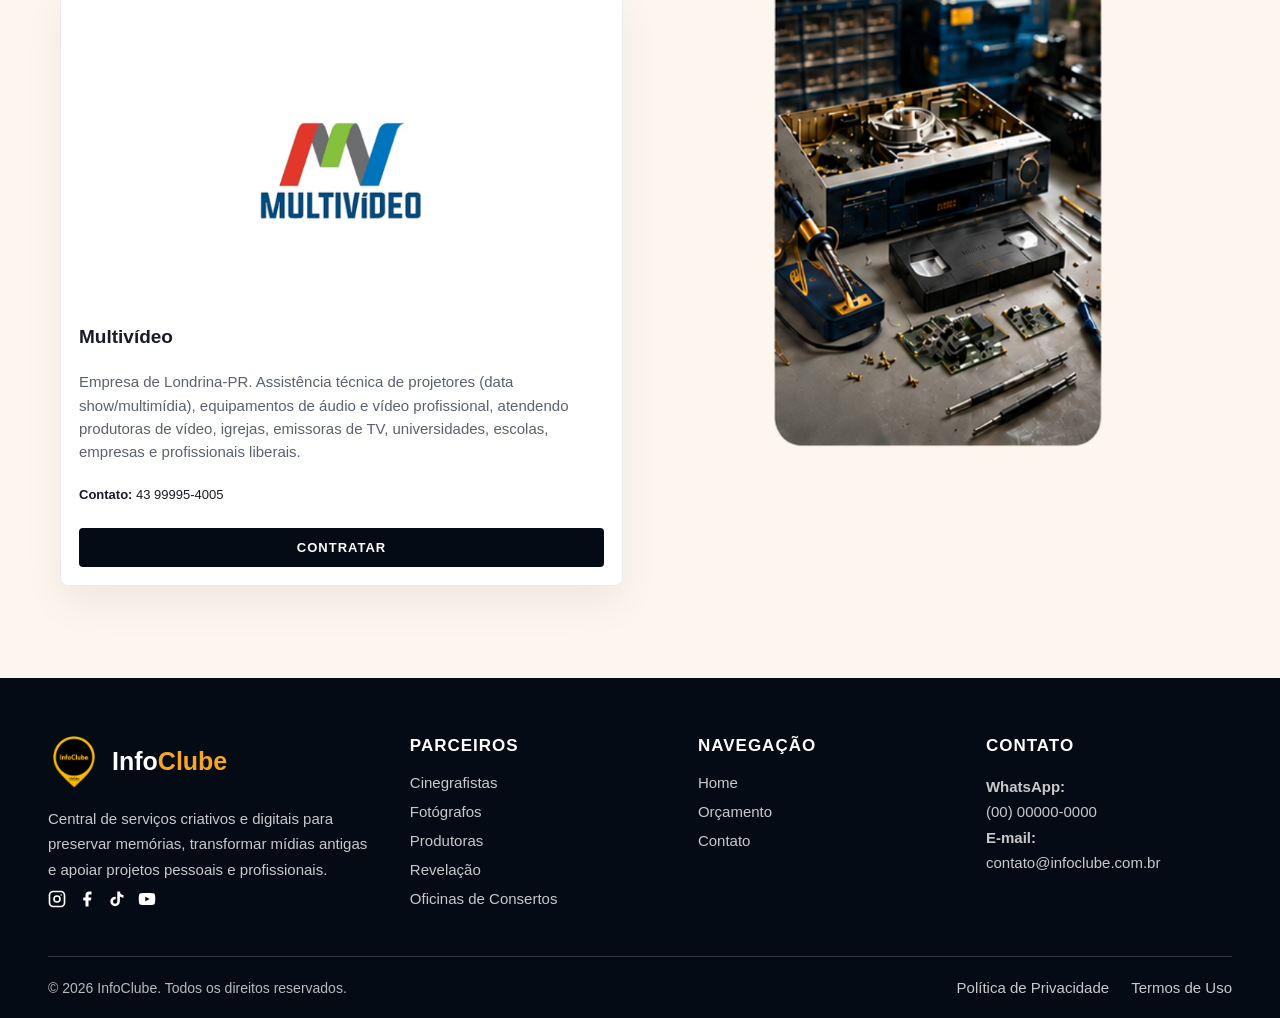
==== commit d6667e3e: "Fix: logo tamanho, fundo e tamanho imagens sections, hero/carrocel tempo e retirada faixa preta, bot" ====
--- a/parceiros.html
+++ b/parceiros.html
@@ -45,6 +45,8 @@
     nav.scrolled {
       padding-top: 12px;
       padding-bottom: 12px;
+      padding-left: 48px;
+      padding-right: 48px;
       box-shadow: 0 12px 30px rgba(5, 11, 20, 0.08);
       background: rgba(255, 255, 255, 0.96);
       backdrop-filter: blur(12px);
@@ -58,22 +60,23 @@
     }
 
     .logo-icon {
-      width: 48px;
-      height: 48px;
+      width: 80px;
+      height: 80px;
       display: flex;
       align-items: center;
       justify-content: center;
     }
 
     .logo-icon img {
-      width: 48px;
-      height: 48px;
+      width: 80px;
+      height: 80px;
       object-fit: contain;
     }
 
     .logo-text h1 {
-      font-size: 25px;
+      font-size: 32px;
       font-weight: 700;
+      color: #1a1a2e;
       line-height: 1;
     }
 
@@ -82,7 +85,7 @@
     }
 
     .logo-text p {
-      font-size: 13px;
+      font-size: 15px;
       color: #888;
     }
 
@@ -134,19 +137,24 @@
       display: flex;
       gap: 14px;
       list-style: none;
+      align-items: center;
       justify-content: center;
-      flex-wrap: wrap;
-      align-items: center;
-    }
-
-    .nav-links a,
-    .nav-cta {
+    }
+
+    .nav-links>li {
+      position: relative;
+    }
+
+    .nav-links>li>a,
+    .nav-cta,
+    .social-icons a {
       transition: transform 0.2s ease, background-color 0.2s ease, color 0.2s ease, box-shadow 0.2s ease, border-color 0.2s ease;
     }
 
-    .nav-links a {
+    .nav-links>li>a {
       display: inline-flex;
       align-items: center;
+      gap: 6px;
       text-decoration: none;
       font-size: 15px;
       color: #1a1a2e;
@@ -156,15 +164,15 @@
       border: 1px solid transparent;
     }
 
-    .nav-links a:hover,
-    .nav-links a:focus-visible {
+    .nav-links>li>a:hover,
+    .nav-links>li>a:focus-visible {
       color: #f5a623;
       background: rgba(245, 166, 35, 0.1);
       border-color: rgba(245, 166, 35, 0.18);
       outline: none;
     }
 
-    .nav-links a.active {
+    .nav-links>li>a.active {
       color: #f5a623;
       background: rgba(245, 166, 35, 0.12);
       border-color: rgba(245, 166, 35, 0.22);
@@ -193,6 +201,51 @@
       outline: none;
     }
 
+    .nav-social {
+      display: flex;
+      align-items: center;
+      justify-content: flex-end;
+      width: 100%;
+    }
+
+    .nav-social-icons {
+      display: inline-flex;
+      align-items: center;
+      gap: 18px;
+      margin-left: 18px;
+    }
+
+    .nav-social-icons a {
+      display: inline-flex;
+      align-items: center;
+      justify-content: center;
+      text-decoration: none;
+      transition: transform 0.2s ease, opacity 0.2s ease;
+    }
+
+    .nav-social-icons a:hover,
+    .nav-social-icons a:focus-visible {
+      transform: translateY(-2px);
+      opacity: 0.85;
+      outline: none;
+    }
+
+    .nav-social-icons .si-instagram {
+      color: #E1306C;
+    }
+
+    .nav-social-icons .si-facebook {
+      color: #1877F2;
+    }
+
+    .nav-social-icons .si-tiktok {
+      color: #000000;
+    }
+
+    .nav-social-icons .si-youtube {
+      color: #FF0000;
+    }
+
     .cover-hero {
       position: relative;
       min-height: calc(100vh - 88px);
@@ -212,6 +265,7 @@
       z-index: -2;
       overflow: hidden;
       pointer-events: none;
+      height: 100%;
     }
 
     .hero-slide {
@@ -220,31 +274,15 @@
       width: 100%;
       height: 100%;
       opacity: 0;
-      transition: opacity 1s ease;
+      transition: opacity 1.6s ease;
       object-fit: cover;
-      object-position: var(--hero-position, center center);
-      filter: saturate(0.95) contrast(1.02);
+      object-position: center top;
+      filter: none;
       pointer-events: none;
     }
 
     .hero-slide.is-active {
-      opacity: 0.82;
-    }
-
-    .cover-hero::before,
-    .cover-hero::after {
-      content: "";
-      position: absolute;
-      inset: 0;
-      z-index: -1;
-    }
-
-    .cover-hero::before {
-      background: rgba(5, 11, 20, 0.56);
-    }
-
-    .cover-hero::after {
-      background: rgba(255, 255, 255, 0.05);
+      opacity: 1;
     }
 
     .cover-content {
@@ -372,16 +410,12 @@
     .partner-image-slot {
       aspect-ratio: 16 / 9;
       border-radius: 6px;
-      border: 1px dashed rgba(5, 11, 20, 0.16);
-      background: linear-gradient(135deg, #fbf6ef 0%, #f5efe3 100%);
+      border: 0;
+      background: transparent;
       display: grid;
       place-items: center;
-      color: #7d8591;
-      font-size: 12px;
-      text-transform: uppercase;
-      letter-spacing: 0.8px;
       text-align: center;
-      padding: 10px;
+      padding: 0;
       min-height: 142px;
       width: 100%;
       min-width: 0;
@@ -803,6 +837,17 @@
         justify-self: end;
         padding: 10px 14px;
         font-size: 12px;
+      }
+
+      .nav-social {
+        grid-column: 3;
+        grid-row: 1;
+        justify-self: end;
+      }
+
+      .nav-social-icons {
+        gap: 12px;
+        margin-left: 0;
       }
 
       .nav-links {
@@ -836,7 +881,7 @@
         transition-delay: 0s;
       }
 
-      .nav-links a {
+      .nav-links>li>a {
         width: 100%;
         justify-content: center;
         border-radius: 8px;
@@ -973,6 +1018,10 @@
 
       .logo-text p {
         font-size: 11px;
+      }
+
+      .nav-social {
+        display: none;
       }
 
       .nav-toggle {
@@ -1069,7 +1118,7 @@
       </div>
       <div class="logo-text">
         <h1>Info<span>Clube</span></h1>
-        <p>Rede de Parceiros</p>
+        <p>Central de Serviços</p>
       </div>
     </a>
 
@@ -1087,23 +1136,46 @@
       <li><a href="#oficinas">Oficinas</a></li>
     </ul>
 
-    <a class="nav-cta" href="V2infoclube.html#orcamento">Orçamento</a>
+    <div class="nav-social nav-social-icons" aria-label="Redes sociais">
+      <a class="si-instagram" href="#" title="Instagram" aria-label="Instagram">
+        <svg width="26" height="26" viewBox="0 0 24 24" fill="none" stroke="currentColor" stroke-width="2.2"
+          stroke-linecap="round" stroke-linejoin="round" aria-hidden="true">
+          <rect x="2" y="2" width="20" height="20" rx="5" />
+          <circle cx="12" cy="12" r="4" />
+          <circle cx="17.5" cy="6.5" r="1" fill="currentColor" stroke="none" />
+        </svg>
+      </a>
+      <a class="si-facebook" href="#" title="Facebook" aria-label="Facebook">
+        <svg width="26" height="26" viewBox="0 0 24 24" fill="currentColor" aria-hidden="true">
+          <path d="M18 2h-3a5 5 0 00-5 5v3H7v4h3v8h4v-8h3l1-4h-4V7a1 1 0 011-1h3z" />
+        </svg>
+      </a>
+      <a class="si-tiktok" href="#" title="TikTok" aria-label="TikTok">
+        <svg width="26" height="26" viewBox="0 0 24 24" fill="currentColor" aria-hidden="true">
+          <path
+            d="M19.59 6.69a4.83 4.83 0 01-3.77-4.25V2h-3.45v13.67a2.89 2.89 0 01-2.88 2.5 2.89 2.89 0 01-2.89-2.89 2.89 2.89 0 012.89-2.89c.28 0 .54.04.79.1V9.01a6.32 6.32 0 00-.79-.05 6.34 6.34 0 00-6.34 6.34 6.34 6.34 0 006.34 6.34 6.34 6.34 0 006.33-6.34V8.69a8.19 8.19 0 004.81 1.54V6.77a4.85 4.85 0 01-1.04-.08z" />
+        </svg>
+      </a>
+      <a class="si-youtube" href="#" title="YouTube" aria-label="YouTube">
+        <svg width="26" height="26" viewBox="0 0 24 24" fill="currentColor" aria-hidden="true">
+          <path
+            d="M22.54 6.42a2.78 2.78 0 00-1.95-1.96C18.88 4 12 4 12 4s-6.88 0-8.59.46A2.78 2.78 0 001.46 6.42 29 29 0 001 12a29 29 0 00.46 5.58 2.78 2.78 0 001.95 1.95C5.12 20 12 20 12 20s6.88 0 8.59-.47a2.78 2.78 0 001.95-1.95A29 29 0 0023 12a29 29 0 00-.46-5.58z" />
+          <polygon points="9.75,15.02 15.5,12 9.75,8.98 9.75,15.02" fill="#fff" />
+        </svg>
+      </a>
+    </div>
   </nav>
 
-  <section class="cover-hero" aria-label="Parceiros InfoClube">
+  <section class="cover-hero" aria-label="Capa InfoClube">
     <div class="hero-carousel" aria-hidden="true">
-      <img class="hero-slide is-active" src="imagens/imagens_novas/carrossel_header/carrossel_parceiros.jpg" alt="" style="--hero-position: center center;" decoding="async">
-      <img class="hero-slide" src="imagens/imagens_novas/carrossel_header/carrossel_social_media.jpg" alt="" style="--hero-position: center center;" decoding="async">
-      <img class="hero-slide" src="imagens/imagens_novas/carrossel_header/carrossel_jingle.jpg" alt="" style="--hero-position: center top;" decoding="async">
-      <img class="hero-slide" src="imagens/imagens_novas/carrossel_header/carrossel_rest_fotos.jpg" alt="" style="--hero-position: center 35%;" decoding="async">
-    </div>
-    <div class="cover-content">
-      <div class="hero-copy-panel">
-        <h1>Parceiros</h1>
-        <p>Uma rede organizada por categoria para facilitar a busca por apoio em vídeo, foto, produção, revelação e
-          manutenção técnica.</p>
-      </div>
-      <a class="btn-orcamento pulse" href="#cinegrafistas">Ver Categorias</a>
+      <img class="hero-slide is-active" src="imagens/imagens_novas/carrossel_header/carrossel_social_media.jpg" alt=""
+        style="--hero-position: center center;" decoding="async">
+      <img class="hero-slide" src="imagens/imagens_novas/carrossel_header/carrossel_jingle.jpg" alt=""
+        style="--hero-position: center top;" decoding="async">
+      <img class="hero-slide" src="imagens/imagens_novas/carrossel_header/carrossel_rest_fotos.jpg" alt=""
+        style="--hero-position: center 35%;" decoding="async">
+      <img class="hero-slide" src="imagens/imagens_novas/carrossel_header/carrossel_parceiros.jpg" alt=""
+        style="--hero-position: center center;" decoding="async">
     </div>
   </section>
 
@@ -1115,22 +1187,31 @@
       </p>
       <div class="partner-grid">
         <article class="partner-card">
-          <div class="partner-image-slot">Imagem do parceiro</div>
+          <div class="partner-image-slot">
+            <img src="imagens/imagens_novas/parceiros/cinegrafistas/lucas.png" alt="Lucas Oliveira Pica Pau">
+          </div>
           <h4>Lucas Oliveira Pica Pau</h4>
-          <p>Cinegrafia para eventos, cobertura e registros especiais.</p>
-          <a class="btn-orcamento" href="V2infoclube.html#contato">Contratar</a>
+          <p>Equipamentos: Câmera e drone.</p>
+          <p style="font-size:13px;color:#1a1a2e;"><strong>Contato:</strong> 44 98803-7567</p>
+          <a class="btn-orcamento" href="https://wa.me/5544988037567" target="_blank" rel="noopener">Contratar</a>
         </article>
         <article class="partner-card">
-          <div class="partner-image-slot">Imagem do parceiro</div>
+          <div class="partner-image-slot">
+            <img src="imagens/imagens_novas/parceiros/cinegrafistas/anderson.png" alt="Anderson Ferrassa">
+          </div>
           <h4>Anderson Ferrassa</h4>
-          <p>Cinegrafia com foco em narrativa e captação dinâmica.</p>
-          <a class="btn-orcamento" href="V2infoclube.html#contato">Contratar</a>
+          <p>Equipamentos: Câmera e drone.</p>
+          <p style="font-size:13px;color:#1a1a2e;"><strong>Contato:</strong> 44 98808-0300</p>
+          <a class="btn-orcamento" href="https://wa.me/5544988080300" target="_blank" rel="noopener">Contratar</a>
         </article>
         <article class="partner-card">
-          <div class="partner-image-slot">Imagem do parceiro</div>
+          <div class="partner-image-slot">
+            <img src="imagens/imagens_novas/parceiros/cinegrafistas/eleandro.png" alt="Eleandro Rossi">
+          </div>
           <h4>Eleandro Rossi</h4>
-          <p>Apoio audiovisual para gravações e projetos especiais.</p>
-          <a class="btn-orcamento" href="V2infoclube.html#contato">Contratar</a>
+          <p>Equipamentos: Câmera e drone.</p>
+          <p style="font-size:13px;color:#1a1a2e;"><strong>Contato:</strong> 44 99962-1020</p>
+          <a class="btn-orcamento" href="https://wa.me/5544999621020" target="_blank" rel="noopener">Contratar</a>
         </article>
       </div>
     </div>
@@ -1148,22 +1229,13 @@
       <p>Rede voltada para ensaios, coberturas e registros profissionais com foco em qualidade visual.</p>
       <div class="partner-grid">
         <article class="partner-card">
-          <div class="partner-image-slot">Imagem do parceiro</div>
+          <div class="partner-image-slot">
+            <img src="imagens/imagens_novas/parceiros/fotografos/andreza.png" alt="Andreza Marks">
+          </div>
           <h4>Andreza Marks</h4>
-          <p>Ensaios, cobertura e direção de fotografia com acabamento refinado.</p>
-          <a class="btn-orcamento" href="V2infoclube.html#contato">Contratar</a>
-        </article>
-        <article class="partner-card">
-          <div class="partner-image-slot">Imagem do parceiro</div>
-          <h4>Fotógrafo Parceiro</h4>
-          <p>Registro profissional para eventos, retratos e campanhas.</p>
-          <a class="btn-orcamento" href="V2infoclube.html#contato">Contratar</a>
-        </article>
-        <article class="partner-card">
-          <div class="partner-image-slot">Imagem do parceiro</div>
-          <h4>Estúdio Parceiro</h4>
-          <p>Estrutura para sessões fotográficas, produtos e conteúdo visual.</p>
-          <a class="btn-orcamento" href="V2infoclube.html#contato">Contratar</a>
+          <p>Equipamentos: Câmera.</p>
+          <p style="font-size:13px;color:#1a1a2e;"><strong>Contato:</strong> 44 99952-9389</p>
+          <a class="btn-orcamento" href="https://wa.me/5544999529389" target="_blank" rel="noopener">Contratar</a>
         </article>
       </div>
     </div>
@@ -1181,22 +1253,13 @@
       <p>Parceiros para campanhas, vídeos institucionais e projetos com necessidade de organização de produção.</p>
       <div class="partner-grid">
         <article class="partner-card">
-          <div class="partner-image-slot">Imagem do parceiro</div>
-          <h4>Borcelle Filmes</h4>
-          <p>Produção audiovisual com linguagem publicitária e institucional.</p>
-          <a class="btn-orcamento" href="V2infoclube.html#contato">Contratar</a>
-        </article>
-        <article class="partner-card">
-          <div class="partner-image-slot">Imagem do parceiro</div>
-          <h4>Produtora Parceira</h4>
-          <p>Equipe e estrutura para gravações, edição e campanhas.</p>
-          <a class="btn-orcamento" href="V2infoclube.html#contato">Contratar</a>
-        </article>
-        <article class="partner-card">
-          <div class="partner-image-slot">Imagem do parceiro</div>
-          <h4>Vídeo Institucional</h4>
-          <p>Desenvolvimento de vídeos para marca, empresa e apresentação.</p>
-          <a class="btn-orcamento" href="V2infoclube.html#contato">Contratar</a>
+          <div class="partner-image-slot">
+            <img src="imagens/imagens_novas/parceiros/produtora/rec.png" alt="REC">
+          </div>
+          <h4>REC Cine &amp; Vídeo</h4>
+          <p>Produtora de vídeo especializada em audiovisuais corporativos, mídias digitais, reportagens de TV, marketing político e produção de programas.</p>
+          <p style="font-size:13px;color:#1a1a2e;"><strong>Contato:</strong> 44 99962-1020</p>
+          <a class="btn-orcamento" href="https://wa.me/5544999621020" target="_blank" rel="noopener">Contratar</a>
         </article>
       </div>
     </div>
@@ -1215,22 +1278,13 @@
       </p>
       <div class="partner-grid">
         <article class="partner-card">
-          <div class="partner-image-slot">Imagem do parceiro</div>
+          <div class="partner-image-slot">
+            <img src="imagens/imagens_novas/parceiros/revelacao/adonai.png" alt="Adonai Revelação Express">
+          </div>
           <h4>Adonai Revelação Express</h4>
-          <p>Revelação rápida para fotos com qualidade e acabamento.</p>
-          <a class="btn-orcamento" href="V2infoclube.html#contato">Contratar</a>
-        </article>
-        <article class="partner-card">
-          <div class="partner-image-slot">Imagem do parceiro</div>
-          <h4>Álbuns e Molduras</h4>
-          <p>Encadernação, apresentação e proteção para memórias físicas.</p>
-          <a class="btn-orcamento" href="V2infoclube.html#contato">Contratar</a>
-        </article>
-        <article class="partner-card">
-          <div class="partner-image-slot">Imagem do parceiro</div>
-          <h4>Fotos e Presentes</h4>
-          <p>Produtos personalizados para lembranças, presentes e exibição.</p>
-          <a class="btn-orcamento" href="V2infoclube.html#contato">Contratar</a>
+          <p>Fotos para documentos, fotomontagens, impressões, restauração de imagens e montagem de álbuns de eventos. Seus melhores momentos são levados a sério, transformando cada lembrança em algo duradouro.</p>
+          <p style="font-size:13px;color:#1a1a2e;"><strong>Contato:</strong> (44) 3025-5202</p>
+          <a class="btn-orcamento" href="https://wa.me/554430255202" target="_blank" rel="noopener">Contratar</a>
         </article>
       </div>
     </div>
@@ -1248,22 +1302,13 @@
       <p>Parceiros para manutenção, reparo e assistência técnica de itens usados em foto e vídeo.</p>
       <div class="partner-grid">
         <article class="partner-card">
-          <div class="partner-image-slot">Imagem do parceiro</div>
-          <h4>Manutenção de Câmeras</h4>
-          <p>Serviços preventivos e corretivos para câmeras e acessórios.</p>
-          <a class="btn-orcamento" href="V2infoclube.html#contato">Contratar</a>
-        </article>
-        <article class="partner-card">
-          <div class="partner-image-slot">Imagem do parceiro</div>
-          <h4>Conserto de Equipamentos</h4>
-          <p>Reparo de equipamentos usados em produção, foto e vídeo.</p>
-          <a class="btn-orcamento" href="V2infoclube.html#contato">Contratar</a>
-        </article>
-        <article class="partner-card">
-          <div class="partner-image-slot">Imagem do parceiro</div>
-          <h4>Assistência Técnica</h4>
-          <p>Atendimento técnico para avaliação, manutenção e ajuste.</p>
-          <a class="btn-orcamento" href="V2infoclube.html#contato">Contratar</a>
+          <div class="partner-image-slot">
+            <img src="imagens/imagens_novas/parceiros/oficina/multivideo.png" alt="Multivídeo">
+          </div>
+          <h4>Multivídeo</h4>
+          <p>Empresa de Londrina-PR. Assistência técnica de projetores (data show/multimídia), equipamentos de áudio e vídeo profissional, atendendo produtoras de vídeo, igrejas, emissoras de TV, universidades, escolas, empresas e profissionais liberais.</p>
+          <p style="font-size:13px;color:#1a1a2e;"><strong>Contato:</strong> 43 99995-4005</p>
+          <a class="btn-orcamento" href="https://wa.me/5543999954005" target="_blank" rel="noopener">Contratar</a>
         </article>
       </div>
     </div>
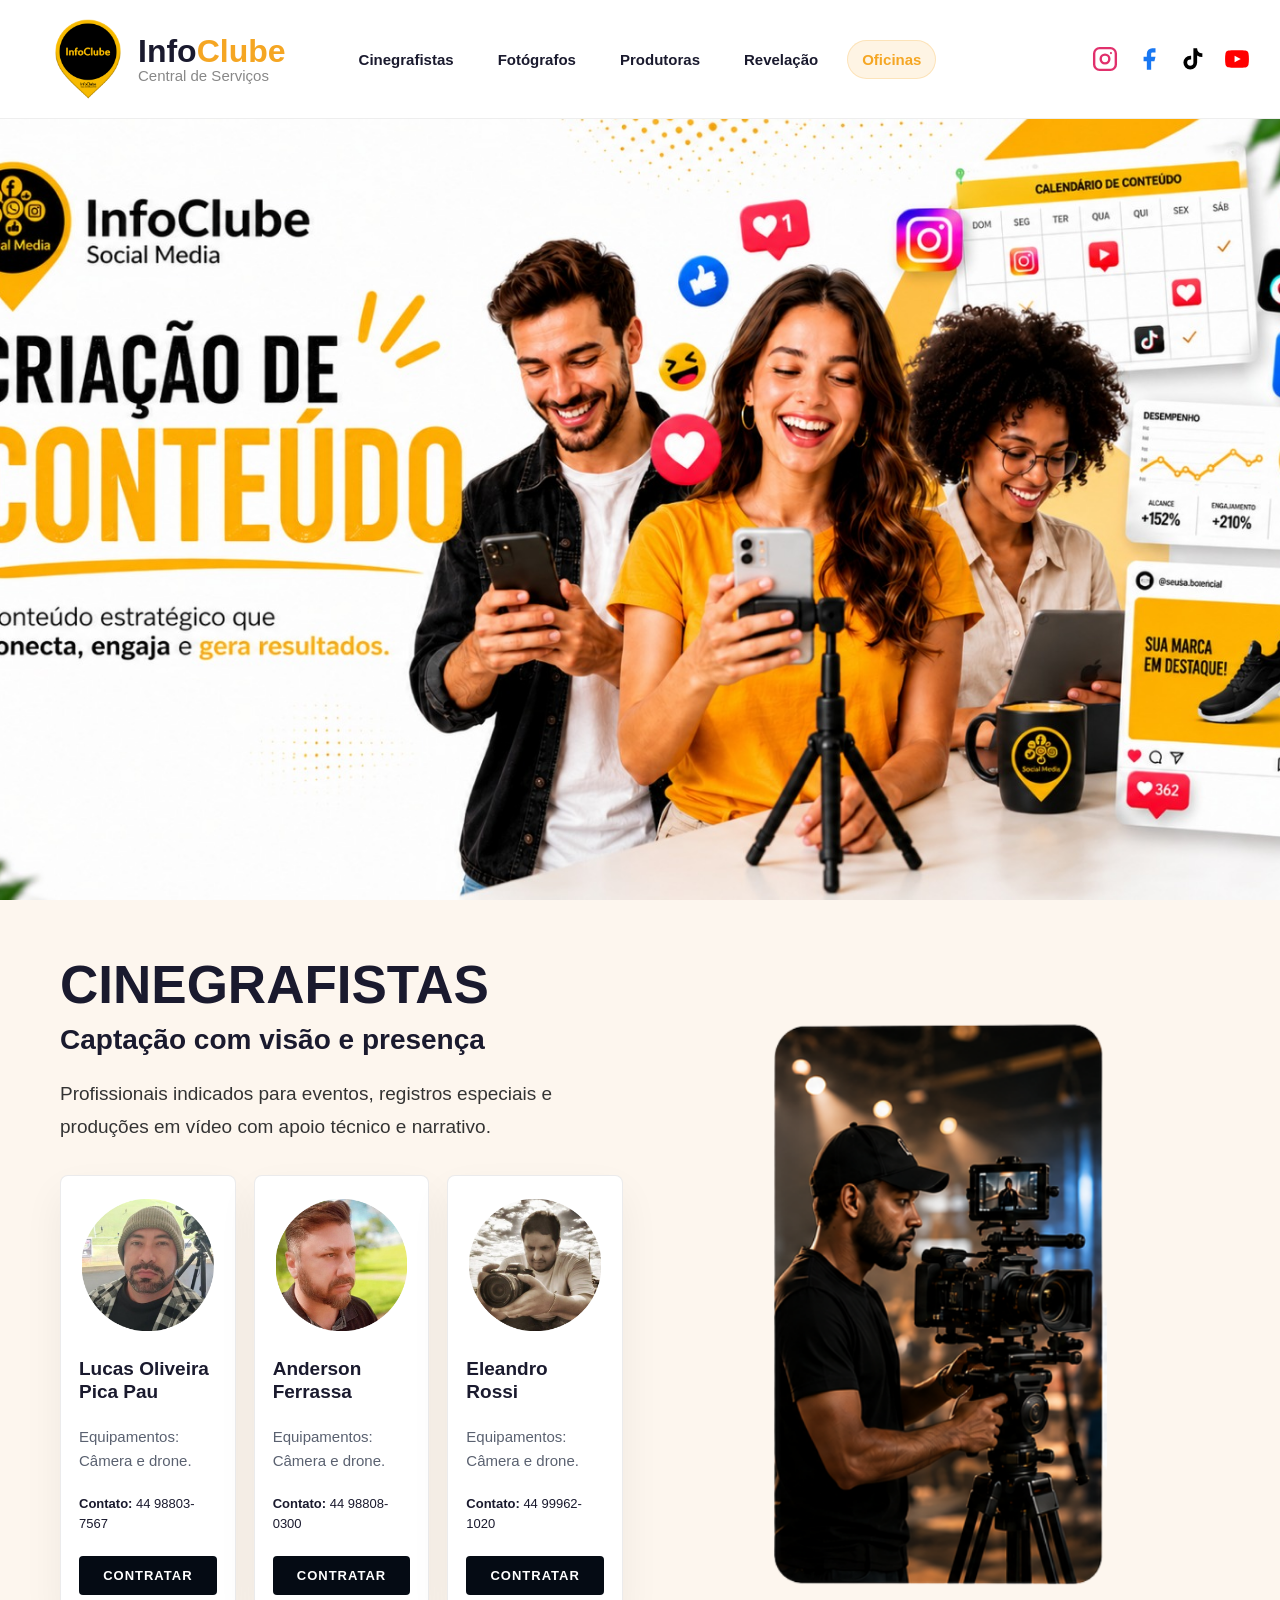
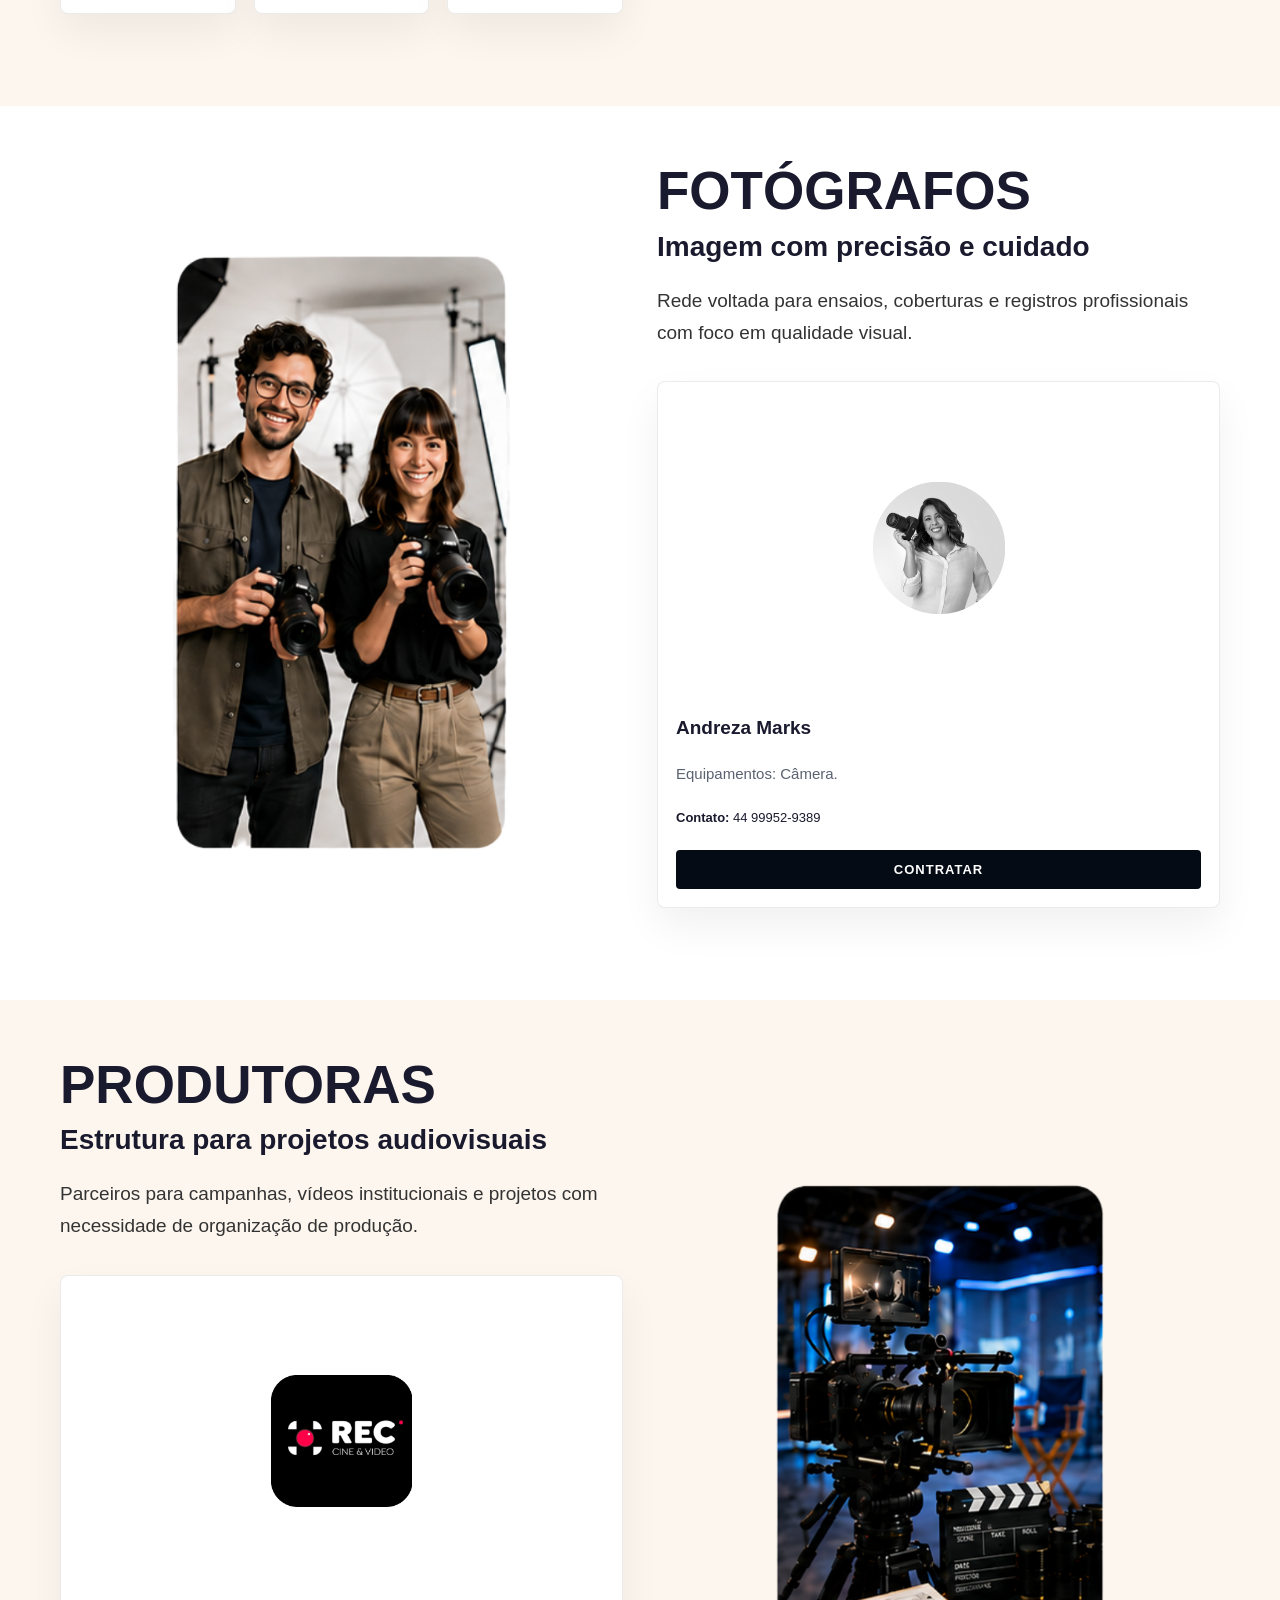
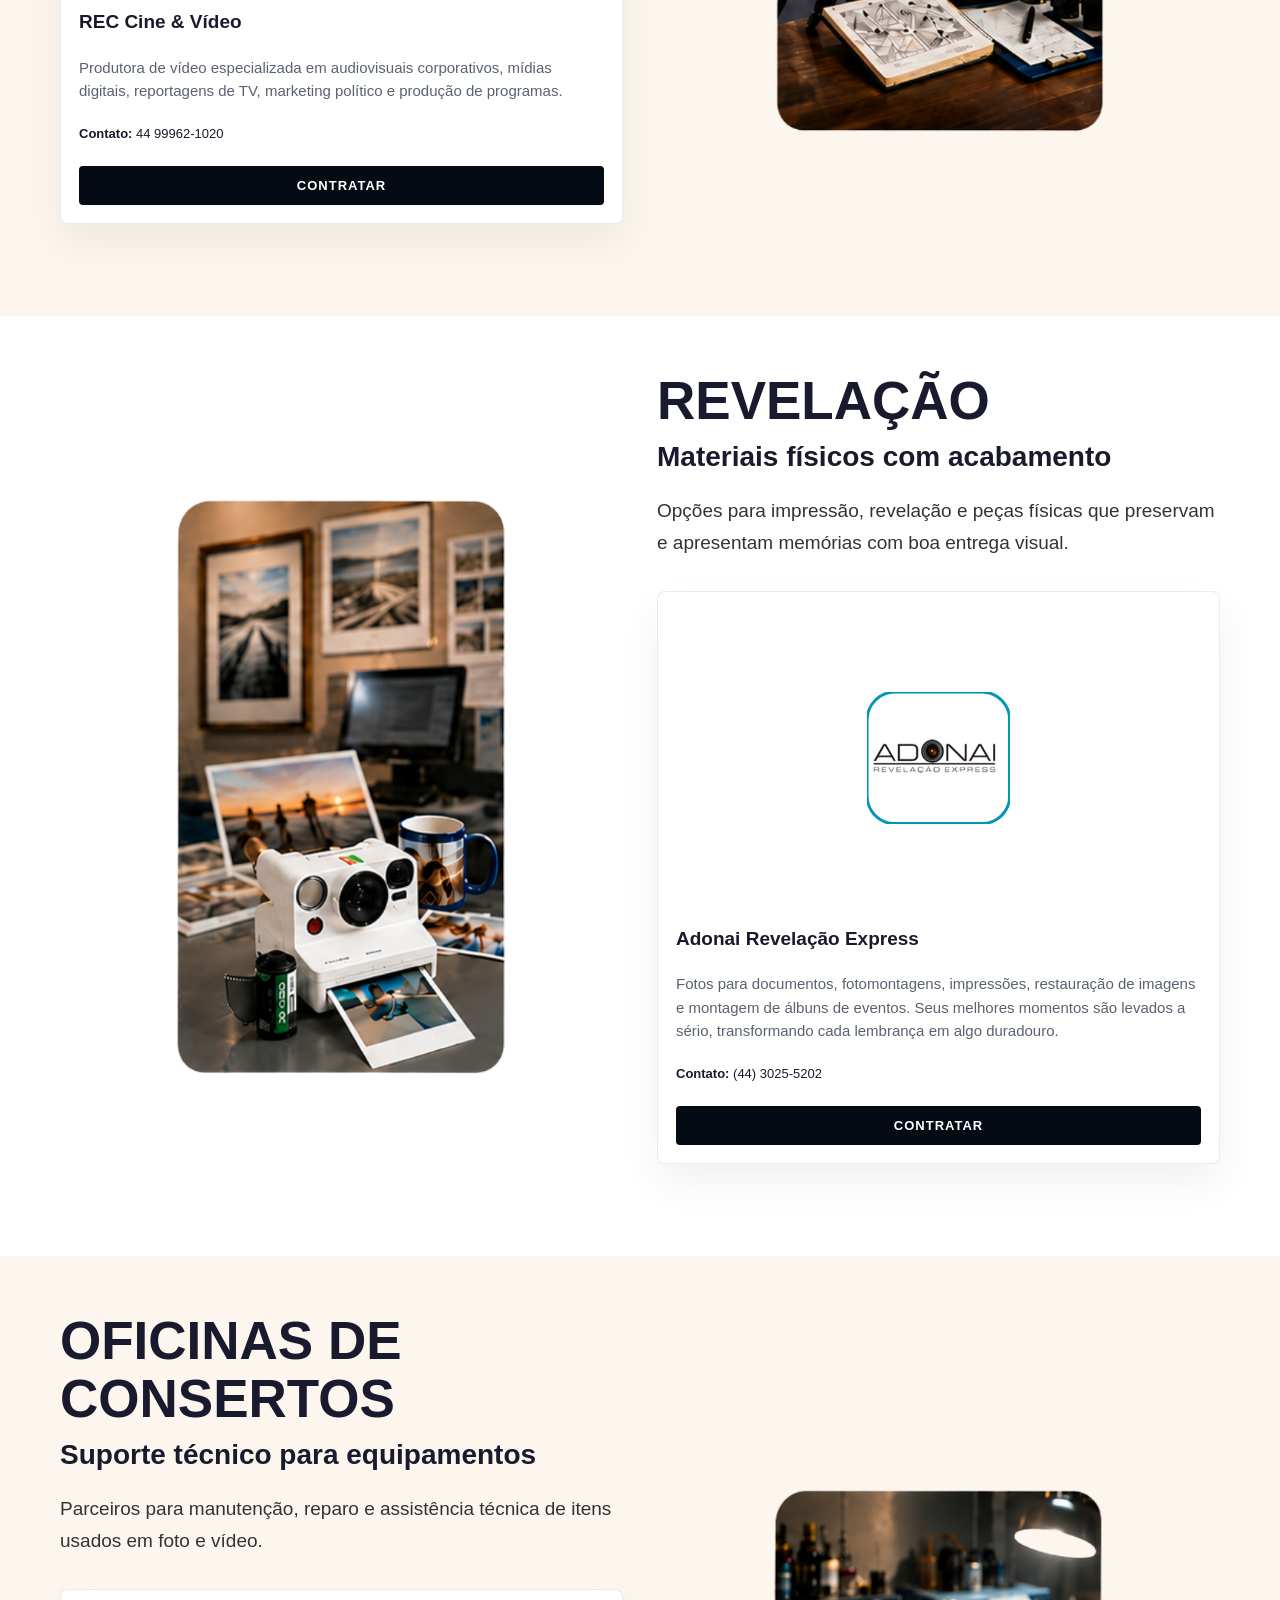
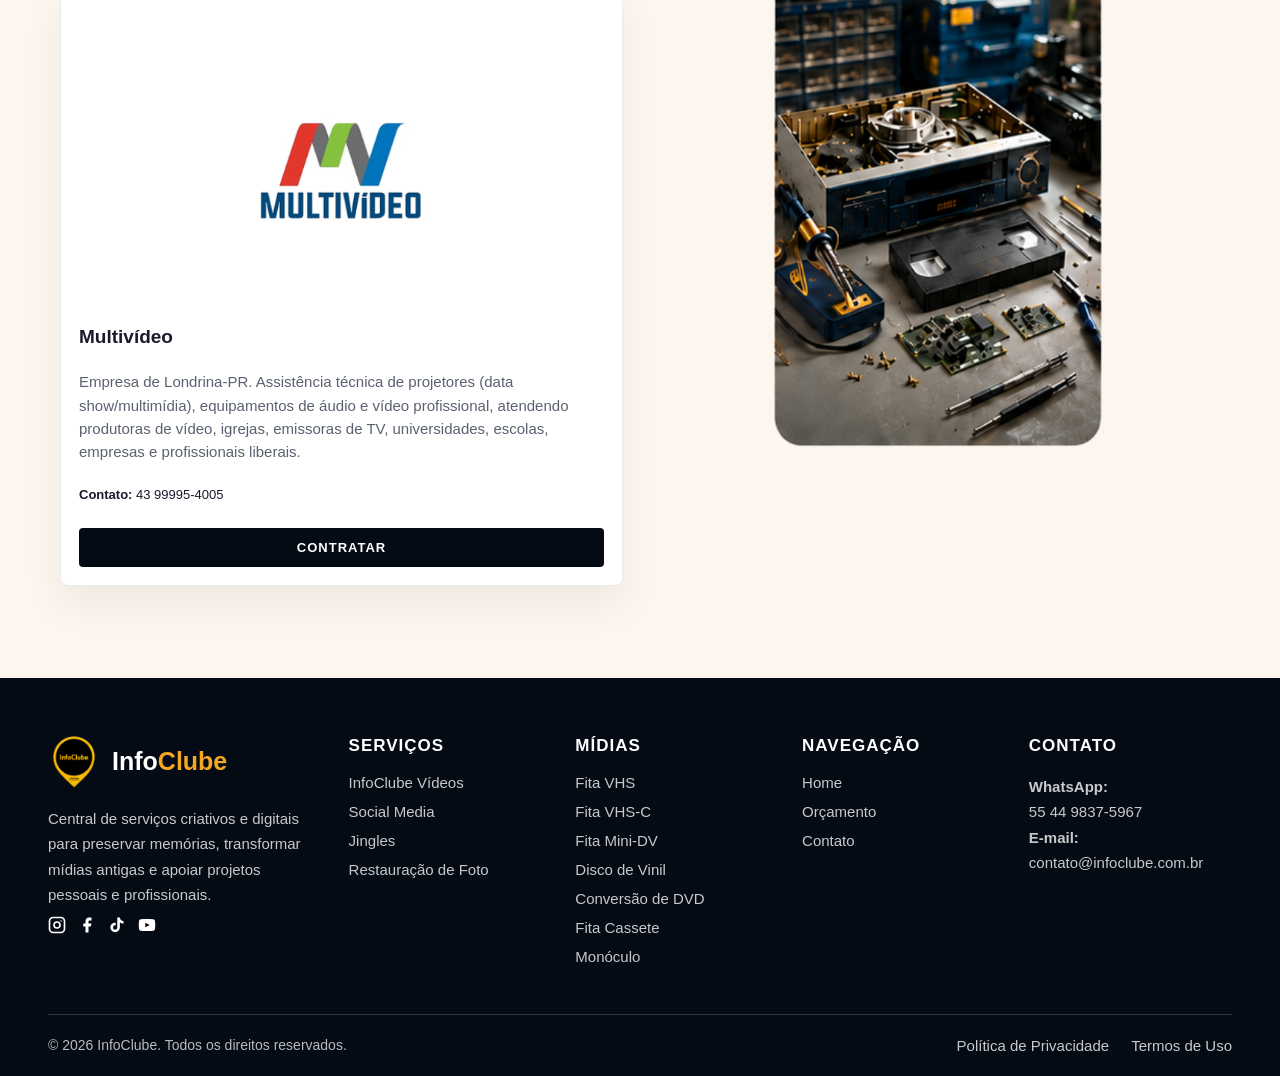
==== commit e9b70431: "feat: links contatos" ====
--- a/parceiros.html
+++ b/parceiros.html
@@ -285,6 +285,17 @@
       opacity: 1;
     }
 
+    img.lazy-reveal:not(.hero-slide) {
+      opacity: 0;
+      transform: translateY(24px);
+      transition: opacity 0.75s ease, transform 0.75s ease;
+    }
+
+    img.lazy-reveal.is-visible:not(.hero-slide) {
+      opacity: 1;
+      transform: translateY(0);
+    }
+
     .cover-content {
       max-width: 980px;
       color: #fff;
@@ -497,7 +508,7 @@
       max-width: 1280px;
       margin: 0 auto;
       display: grid;
-      grid-template-columns: 1.3fr 1fr 1fr 1fr;
+      grid-template-columns: 1.4fr 1fr 1fr 1fr 1.1fr;
       gap: 42px;
     }
 
@@ -610,7 +621,7 @@
       }
 
       .footer-content {
-        grid-template-columns: repeat(2, 1fr);
+        grid-template-columns: repeat(3, 1fr);
       }
     }
 
@@ -1137,7 +1148,7 @@
     </ul>
 
     <div class="nav-social nav-social-icons" aria-label="Redes sociais">
-      <a class="si-instagram" href="#" title="Instagram" aria-label="Instagram">
+      <a class="si-instagram" href="https://www.instagram.com/infoclubeoficial/" target="_blank" rel="noopener" title="Instagram" aria-label="Instagram">
         <svg width="26" height="26" viewBox="0 0 24 24" fill="none" stroke="currentColor" stroke-width="2.2"
           stroke-linecap="round" stroke-linejoin="round" aria-hidden="true">
           <rect x="2" y="2" width="20" height="20" rx="5" />
@@ -1145,18 +1156,18 @@
           <circle cx="17.5" cy="6.5" r="1" fill="currentColor" stroke="none" />
         </svg>
       </a>
-      <a class="si-facebook" href="#" title="Facebook" aria-label="Facebook">
+      <a class="si-facebook" href="https://www.facebook.com/profile.php?id=61566660110925" target="_blank" rel="noopener" title="Facebook" aria-label="Facebook">
         <svg width="26" height="26" viewBox="0 0 24 24" fill="currentColor" aria-hidden="true">
           <path d="M18 2h-3a5 5 0 00-5 5v3H7v4h3v8h4v-8h3l1-4h-4V7a1 1 0 011-1h3z" />
         </svg>
       </a>
-      <a class="si-tiktok" href="#" title="TikTok" aria-label="TikTok">
+      <a class="si-tiktok" href="https://www.tiktok.com/@infoclube.oficial?_r=1&_t=ZS-97IEUPk20vN" target="_blank" rel="noopener" title="TikTok" aria-label="TikTok">
         <svg width="26" height="26" viewBox="0 0 24 24" fill="currentColor" aria-hidden="true">
           <path
             d="M19.59 6.69a4.83 4.83 0 01-3.77-4.25V2h-3.45v13.67a2.89 2.89 0 01-2.88 2.5 2.89 2.89 0 01-2.89-2.89 2.89 2.89 0 012.89-2.89c.28 0 .54.04.79.1V9.01a6.32 6.32 0 00-.79-.05 6.34 6.34 0 00-6.34 6.34 6.34 6.34 0 006.34 6.34 6.34 6.34 0 006.33-6.34V8.69a8.19 8.19 0 004.81 1.54V6.77a4.85 4.85 0 01-1.04-.08z" />
         </svg>
       </a>
-      <a class="si-youtube" href="#" title="YouTube" aria-label="YouTube">
+      <a class="si-youtube" href="https://www.youtube.com/@InfoClubeOficial?app=desktop" target="_blank" rel="noopener" title="YouTube" aria-label="YouTube">
         <svg width="26" height="26" viewBox="0 0 24 24" fill="currentColor" aria-hidden="true">
           <path
             d="M22.54 6.42a2.78 2.78 0 00-1.95-1.96C18.88 4 12 4 12 4s-6.88 0-8.59.46A2.78 2.78 0 001.46 6.42 29 29 0 001 12a29 29 0 00.46 5.58 2.78 2.78 0 001.95 1.95C5.12 20 12 20 12 20s6.88 0 8.59-.47a2.78 2.78 0 001.95-1.95A29 29 0 0023 12a29 29 0 00-.46-5.58z" />
@@ -1193,7 +1204,7 @@
           <h4>Lucas Oliveira Pica Pau</h4>
           <p>Equipamentos: Câmera e drone.</p>
           <p style="font-size:13px;color:#1a1a2e;"><strong>Contato:</strong> 44 98803-7567</p>
-          <a class="btn-orcamento" href="https://wa.me/5544988037567" target="_blank" rel="noopener">Contratar</a>
+          <a class="btn-orcamento" href="https://wa.me/5544998375967?text=Ol%C3%A1%2C%20Gostaria%20de%20solicitar%20um%20or%C3%A7amento.%20Pode%20me%20atender%3F" target="_blank" rel="noopener">Contratar</a>
         </article>
         <article class="partner-card">
           <div class="partner-image-slot">
@@ -1202,7 +1213,7 @@
           <h4>Anderson Ferrassa</h4>
           <p>Equipamentos: Câmera e drone.</p>
           <p style="font-size:13px;color:#1a1a2e;"><strong>Contato:</strong> 44 98808-0300</p>
-          <a class="btn-orcamento" href="https://wa.me/5544988080300" target="_blank" rel="noopener">Contratar</a>
+          <a class="btn-orcamento" href="https://wa.me/5544998375967?text=Ol%C3%A1%2C%20Gostaria%20de%20solicitar%20um%20or%C3%A7amento.%20Pode%20me%20atender%3F" target="_blank" rel="noopener">Contratar</a>
         </article>
         <article class="partner-card">
           <div class="partner-image-slot">
@@ -1211,7 +1222,7 @@
           <h4>Eleandro Rossi</h4>
           <p>Equipamentos: Câmera e drone.</p>
           <p style="font-size:13px;color:#1a1a2e;"><strong>Contato:</strong> 44 99962-1020</p>
-          <a class="btn-orcamento" href="https://wa.me/5544999621020" target="_blank" rel="noopener">Contratar</a>
+          <a class="btn-orcamento" href="https://wa.me/5544998375967?text=Ol%C3%A1%2C%20Gostaria%20de%20solicitar%20um%20or%C3%A7amento.%20Pode%20me%20atender%3F" target="_blank" rel="noopener">Contratar</a>
         </article>
       </div>
     </div>
@@ -1235,7 +1246,7 @@
           <h4>Andreza Marks</h4>
           <p>Equipamentos: Câmera.</p>
           <p style="font-size:13px;color:#1a1a2e;"><strong>Contato:</strong> 44 99952-9389</p>
-          <a class="btn-orcamento" href="https://wa.me/5544999529389" target="_blank" rel="noopener">Contratar</a>
+          <a class="btn-orcamento" href="https://wa.me/5544998375967?text=Ol%C3%A1%2C%20Gostaria%20de%20solicitar%20um%20or%C3%A7amento.%20Pode%20me%20atender%3F" target="_blank" rel="noopener">Contratar</a>
         </article>
       </div>
     </div>
@@ -1259,7 +1270,7 @@
           <h4>REC Cine &amp; Vídeo</h4>
           <p>Produtora de vídeo especializada em audiovisuais corporativos, mídias digitais, reportagens de TV, marketing político e produção de programas.</p>
           <p style="font-size:13px;color:#1a1a2e;"><strong>Contato:</strong> 44 99962-1020</p>
-          <a class="btn-orcamento" href="https://wa.me/5544999621020" target="_blank" rel="noopener">Contratar</a>
+          <a class="btn-orcamento" href="https://wa.me/5544998375967?text=Ol%C3%A1%2C%20Gostaria%20de%20solicitar%20um%20or%C3%A7amento.%20Pode%20me%20atender%3F" target="_blank" rel="noopener">Contratar</a>
         </article>
       </div>
     </div>
@@ -1284,7 +1295,7 @@
           <h4>Adonai Revelação Express</h4>
           <p>Fotos para documentos, fotomontagens, impressões, restauração de imagens e montagem de álbuns de eventos. Seus melhores momentos são levados a sério, transformando cada lembrança em algo duradouro.</p>
           <p style="font-size:13px;color:#1a1a2e;"><strong>Contato:</strong> (44) 3025-5202</p>
-          <a class="btn-orcamento" href="https://wa.me/554430255202" target="_blank" rel="noopener">Contratar</a>
+          <a class="btn-orcamento" href="https://wa.me/5544998375967?text=Ol%C3%A1%2C%20Gostaria%20de%20solicitar%20um%20or%C3%A7amento.%20Pode%20me%20atender%3F" target="_blank" rel="noopener">Contratar</a>
         </article>
       </div>
     </div>
@@ -1308,7 +1319,7 @@
           <h4>Multivídeo</h4>
           <p>Empresa de Londrina-PR. Assistência técnica de projetores (data show/multimídia), equipamentos de áudio e vídeo profissional, atendendo produtoras de vídeo, igrejas, emissoras de TV, universidades, escolas, empresas e profissionais liberais.</p>
           <p style="font-size:13px;color:#1a1a2e;"><strong>Contato:</strong> 43 99995-4005</p>
-          <a class="btn-orcamento" href="https://wa.me/5543999954005" target="_blank" rel="noopener">Contratar</a>
+          <a class="btn-orcamento" href="https://wa.me/5544998375967?text=Ol%C3%A1%2C%20Gostaria%20de%20solicitar%20um%20or%C3%A7amento.%20Pode%20me%20atender%3F" target="_blank" rel="noopener">Contratar</a>
         </article>
       </div>
     </div>
@@ -1329,24 +1340,24 @@
         <p>Central de serviços criativos e digitais para preservar memórias, transformar mídias antigas e apoiar
           projetos pessoais e profissionais.</p>
         <div class="footer-social" aria-label="Redes sociais">
-          <a href="#" title="Instagram" aria-label="Instagram">
+          <a href="https://www.instagram.com/infoclubeoficial/" target="_blank" rel="noopener" title="Instagram" aria-label="Instagram">
             <svg width="18" height="18" viewBox="0 0 24 24" fill="none" stroke="currentColor" stroke-width="2.2" stroke-linecap="round" stroke-linejoin="round" aria-hidden="true">
               <rect x="2" y="2" width="20" height="20" rx="5"/>
               <circle cx="12" cy="12" r="4"/>
               <circle cx="17.5" cy="6.5" r="1" fill="currentColor" stroke="none"/>
             </svg>
           </a>
-          <a href="#" title="Facebook" aria-label="Facebook">
+          <a href="https://www.facebook.com/profile.php?id=61566660110925" target="_blank" rel="noopener" title="Facebook" aria-label="Facebook">
             <svg width="18" height="18" viewBox="0 0 24 24" fill="currentColor" aria-hidden="true">
               <path d="M18 2h-3a5 5 0 00-5 5v3H7v4h3v8h4v-8h3l1-4h-4V7a1 1 0 011-1h3z"/>
             </svg>
           </a>
-          <a href="#" title="TikTok" aria-label="TikTok">
+          <a href="https://www.tiktok.com/@infoclube.oficial?_r=1&_t=ZS-97IEUPk20vN" target="_blank" rel="noopener" title="TikTok" aria-label="TikTok">
             <svg width="18" height="18" viewBox="0 0 24 24" fill="currentColor" aria-hidden="true">
               <path d="M19.59 6.69a4.83 4.83 0 01-3.77-4.25V2h-3.45v13.67a2.89 2.89 0 01-2.88 2.5 2.89 2.89 0 01-2.89-2.89 2.89 2.89 0 012.89-2.89c.28 0 .54.04.79.1V9.01a6.32 6.32 0 00-.79-.05 6.34 6.34 0 00-6.34 6.34 6.34 6.34 0 006.34 6.34 6.34 6.34 0 006.33-6.34V8.69a8.19 8.19 0 004.81 1.54V6.77a4.85 4.85 0 01-1.04-.08z"/>
             </svg>
           </a>
-          <a href="#" title="YouTube" aria-label="YouTube">
+          <a href="https://www.youtube.com/@InfoClubeOficial?app=desktop" target="_blank" rel="noopener" title="YouTube" aria-label="YouTube">
             <svg width="18" height="18" viewBox="0 0 24 24" fill="currentColor" aria-hidden="true">
               <path d="M22.54 6.42a2.78 2.78 0 00-1.95-1.96C18.88 4 12 4 12 4s-6.88 0-8.59.46A2.78 2.78 0 001.46 6.42 29 29 0 001 12a29 29 0 00.46 5.58 2.78 2.78 0 001.95 1.95C5.12 20 12 20 12 20s6.88 0 8.59-.47a2.78 2.78 0 001.95-1.95A29 29 0 0023 12a29 29 0 00-.46-5.58z"/>
               <polygon points="9.75,15.02 15.5,12 9.75,8.98 9.75,15.02" fill="#000"/>
@@ -1356,13 +1367,25 @@
       </div>
 
       <div class="footer-column">
-        <h3>Parceiros</h3>
+        <h3>Serviços</h3>
         <ul class="footer-links">
-          <li><a href="#cinegrafistas">Cinegrafistas</a></li>
-          <li><a href="#fotografos">Fotógrafos</a></li>
-          <li><a href="#produtoras">Produtoras</a></li>
-          <li><a href="#revelacao">Revelação</a></li>
-          <li><a href="#oficinas">Oficinas de Consertos</a></li>
+          <li><a href="V2infoclube.html#videos">InfoClube Vídeos</a></li>
+          <li><a href="V2infoclube.html#social-media">Social Media</a></li>
+          <li><a href="V2infoclube.html#jingles">Jingles</a></li>
+          <li><a href="V2infoclube.html#restauracao-foto">Restauração de Foto</a></li>
+        </ul>
+      </div>
+
+      <div class="footer-column">
+        <h3>Mídias</h3>
+        <ul class="footer-links">
+          <li><a href="V2infoclube.html#fita-vhs">Fita VHS</a></li>
+          <li><a href="V2infoclube.html#fita-vhsc">Fita VHS-C</a></li>
+          <li><a href="V2infoclube.html#mini-dv">Fita Mini-DV</a></li>
+          <li><a href="V2infoclube.html#vinil">Disco de Vinil</a></li>
+          <li><a href="V2infoclube.html#dvd">Conversão de DVD</a></li>
+          <li><a href="V2infoclube.html#fita-cassete">Fita Cassete</a></li>
+          <li><a href="V2infoclube.html#monoculo">Monóculo</a></li>
         </ul>
       </div>
 
@@ -1378,7 +1401,7 @@
       <div class="footer-column">
         <h3>Contato</h3>
         <div class="footer-contact">
-          <p><strong>WhatsApp:</strong><br>(00) 00000-0000</p>
+          <p><strong>WhatsApp:</strong><br>55 44 9837-5967</p>
           <p><strong>E-mail:</strong><br>contato@infoclube.com.br</p>
         </div>
       </div>
@@ -1402,6 +1425,7 @@
         .map(function (link) { return document.querySelector(link.getAttribute('href')); })
         .filter(Boolean);
       const heroSlides = Array.from(document.querySelectorAll('.hero-slide'));
+      const imageItems = document.querySelectorAll('img');
       let heroIndex = 0;
 
       function setNavState() {
@@ -1460,6 +1484,25 @@
       }, { rootMargin: '-35% 0px -52% 0px', threshold: 0 });
 
       sections.forEach(function (section) { activeObserver.observe(section); });
+
+      imageItems.forEach(function (image) {
+        if (!image.hasAttribute('loading')) image.loading = 'lazy';
+        if (!image.hasAttribute('decoding')) image.decoding = 'async';
+        image.classList.add('lazy-reveal');
+      });
+
+      const imageObserver = new IntersectionObserver(function (entries) {
+        entries.forEach(function (entry) {
+          if (!entry.isIntersecting) return;
+          entry.target.classList.add('is-visible');
+          imageObserver.unobserve(entry.target);
+        });
+      }, { rootMargin: '160px 0px', threshold: 0.08 });
+
+      imageItems.forEach(function (image) {
+        imageObserver.observe(image);
+      });
+
       if (heroSlides.length > 1) {
         setInterval(advanceHeroCarousel, 3000);
       }
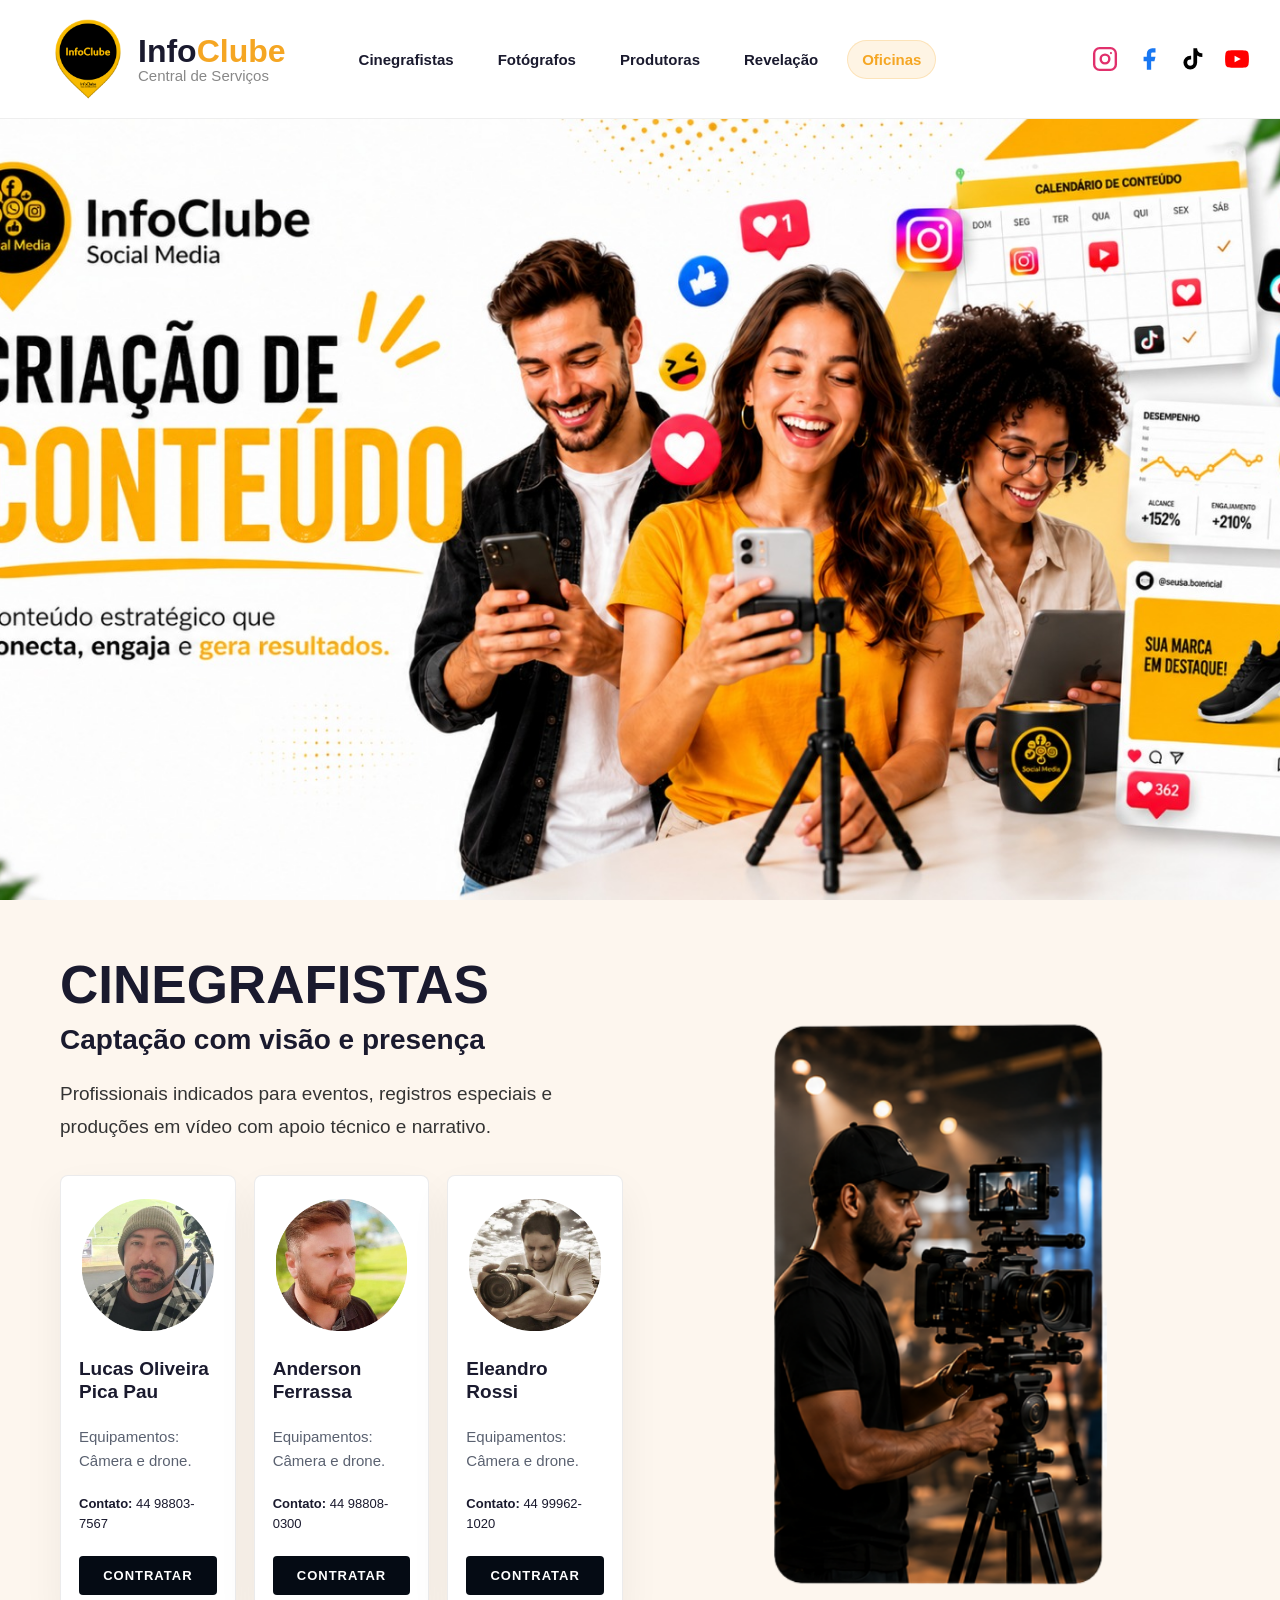
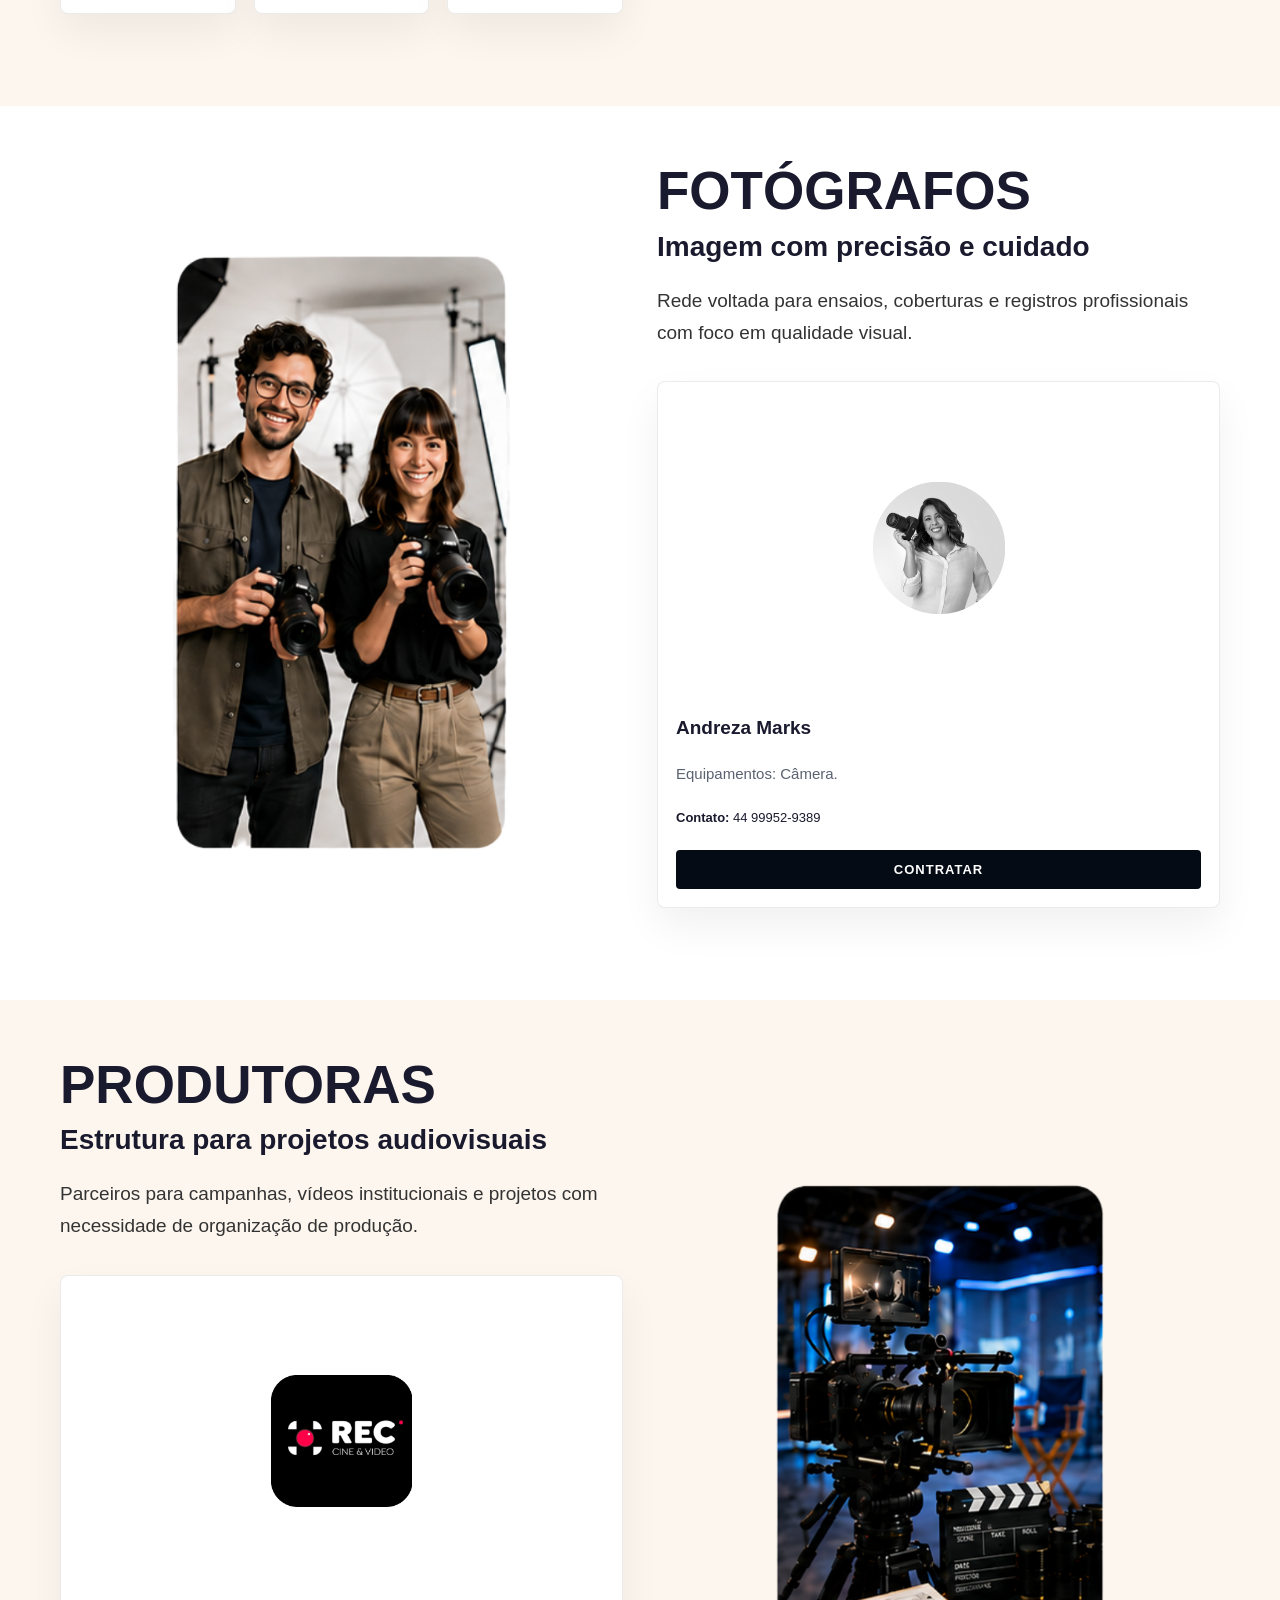
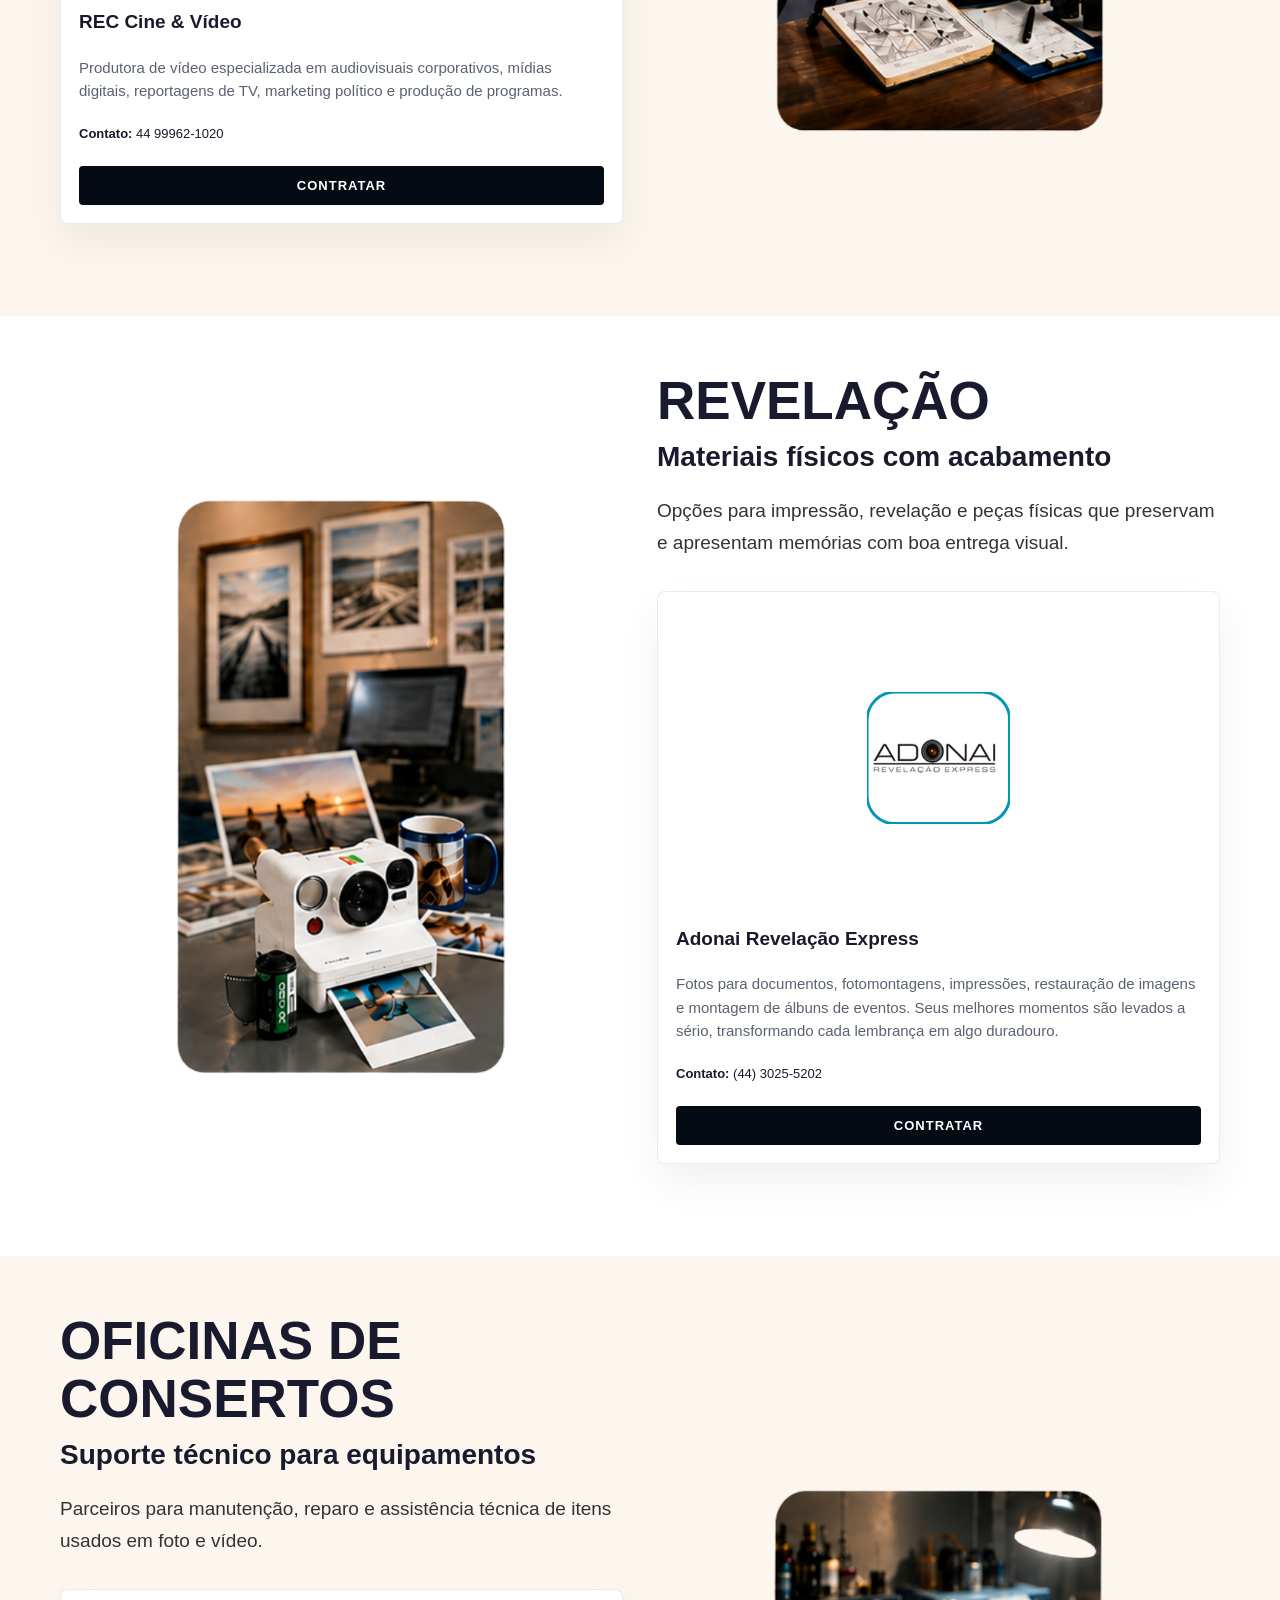
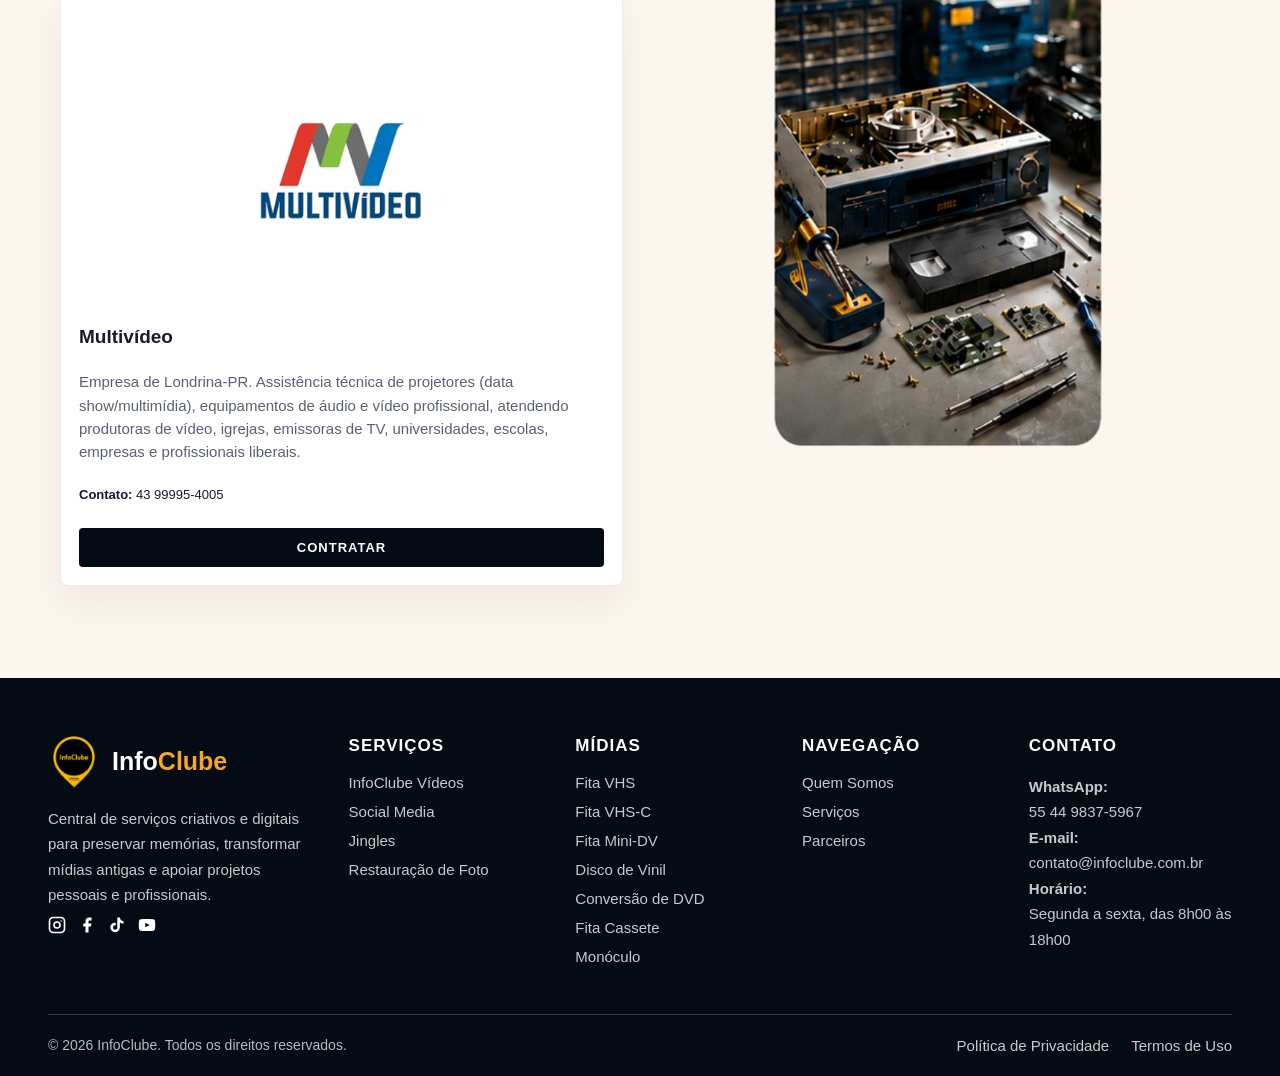
==== commit 7c016b5c: "Fix: logo tamanho, fundo e tamanho imagens sections, hero/carrocel tempo e retirada faixa preta, bot" ====
--- a/parceiros.html
+++ b/parceiros.html
@@ -1330,91 +1330,99 @@
     </div>
   </section>
 
-  <footer>
-    <div class="footer-content">
-      <div class="footer-brand">
-        <div class="footer-logo">
-          <img src="imagens/Logo_InfoClube.png" alt="Logo InfoClube">
-          <h2>Info<span>Clube</span></h2>
+    <footer>
+      <div class="footer-content">
+        <div class="footer-brand">
+          <div class="footer-logo">
+            <img src="imagens/Logo_InfoClube.png" alt="Logo InfoClube">
+            <h2>Info<span>Clube</span></h2>
+          </div>
+          <p>Central de serviços criativos e digitais para preservar memórias, transformar mídias antigas e apoiar
+            projetos pessoais e profissionais.</p>
+          <div class="footer-social" aria-label="Redes sociais">
+            <a href="https://www.instagram.com/infoclubeoficial/" target="_blank" rel="noopener" title="Instagram"
+              aria-label="Instagram">
+              <svg width="18" height="18" viewBox="0 0 24 24" fill="none" stroke="currentColor" stroke-width="2.2"
+                stroke-linecap="round" stroke-linejoin="round" aria-hidden="true">
+                <rect x="2" y="2" width="20" height="20" rx="5" />
+                <circle cx="12" cy="12" r="4" />
+                <circle cx="17.5" cy="6.5" r="1" fill="currentColor" stroke="none" />
+              </svg>
+            </a>
+            <a href="https://www.facebook.com/profile.php?id=61566660110925" target="_blank" rel="noopener"
+              title="Facebook" aria-label="Facebook">
+              <svg width="18" height="18" viewBox="0 0 24 24" fill="currentColor" aria-hidden="true">
+                <path d="M18 2h-3a5 5 0 00-5 5v3H7v4h3v8h4v-8h3l1-4h-4V7a1 1 0 011-1h3z" />
+              </svg>
+            </a>
+            <a href="https://www.tiktok.com/@infoclube.oficial?_r=1&_t=ZS-97IEUPk20vN" target="_blank" rel="noopener"
+              title="TikTok" aria-label="TikTok">
+              <svg width="18" height="18" viewBox="0 0 24 24" fill="currentColor" aria-hidden="true">
+                <path
+                  d="M19.59 6.69a4.83 4.83 0 01-3.77-4.25V2h-3.45v13.67a2.89 2.89 0 01-2.88 2.5 2.89 2.89 0 01-2.89-2.89 2.89 2.89 0 012.89-2.89c.28 0 .54.04.79.1V9.01a6.32 6.32 0 00-.79-.05 6.34 6.34 0 00-6.34 6.34 6.34 6.34 0 006.34 6.34 6.34 6.34 0 006.33-6.34V8.69a8.19 8.19 0 004.81 1.54V6.77a4.85 4.85 0 01-1.04-.08z" />
+              </svg>
+            </a>
+            <a href="https://www.youtube.com/@InfoClubeOficial?app=desktop" target="_blank" rel="noopener" title="YouTube"
+              aria-label="YouTube">
+              <svg width="18" height="18" viewBox="0 0 24 24" fill="currentColor" aria-hidden="true">
+                <path
+                  d="M22.54 6.42a2.78 2.78 0 00-1.95-1.96C18.88 4 12 4 12 4s-6.88 0-8.59.46A2.78 2.78 0 001.46 6.42 29 29 0 001 12a29 29 0 00.46 5.58 2.78 2.78 0 001.95 1.95C5.12 20 12 20 12 20s6.88 0 8.59-.47a2.78 2.78 0 001.95-1.95A29 29 0 0023 12a29 29 0 00-.46-5.58z" />
+                <polygon points="9.75,15.02 15.5,12 9.75,8.98 9.75,15.02" fill="#000" />
+              </svg>
+            </a>
+          </div>
         </div>
-        <p>Central de serviços criativos e digitais para preservar memórias, transformar mídias antigas e apoiar
-          projetos pessoais e profissionais.</p>
-        <div class="footer-social" aria-label="Redes sociais">
-          <a href="https://www.instagram.com/infoclubeoficial/" target="_blank" rel="noopener" title="Instagram" aria-label="Instagram">
-            <svg width="18" height="18" viewBox="0 0 24 24" fill="none" stroke="currentColor" stroke-width="2.2" stroke-linecap="round" stroke-linejoin="round" aria-hidden="true">
-              <rect x="2" y="2" width="20" height="20" rx="5"/>
-              <circle cx="12" cy="12" r="4"/>
-              <circle cx="17.5" cy="6.5" r="1" fill="currentColor" stroke="none"/>
-            </svg>
-          </a>
-          <a href="https://www.facebook.com/profile.php?id=61566660110925" target="_blank" rel="noopener" title="Facebook" aria-label="Facebook">
-            <svg width="18" height="18" viewBox="0 0 24 24" fill="currentColor" aria-hidden="true">
-              <path d="M18 2h-3a5 5 0 00-5 5v3H7v4h3v8h4v-8h3l1-4h-4V7a1 1 0 011-1h3z"/>
-            </svg>
-          </a>
-          <a href="https://www.tiktok.com/@infoclube.oficial?_r=1&_t=ZS-97IEUPk20vN" target="_blank" rel="noopener" title="TikTok" aria-label="TikTok">
-            <svg width="18" height="18" viewBox="0 0 24 24" fill="currentColor" aria-hidden="true">
-              <path d="M19.59 6.69a4.83 4.83 0 01-3.77-4.25V2h-3.45v13.67a2.89 2.89 0 01-2.88 2.5 2.89 2.89 0 01-2.89-2.89 2.89 2.89 0 012.89-2.89c.28 0 .54.04.79.1V9.01a6.32 6.32 0 00-.79-.05 6.34 6.34 0 00-6.34 6.34 6.34 6.34 0 006.34 6.34 6.34 6.34 0 006.33-6.34V8.69a8.19 8.19 0 004.81 1.54V6.77a4.85 4.85 0 01-1.04-.08z"/>
-            </svg>
-          </a>
-          <a href="https://www.youtube.com/@InfoClubeOficial?app=desktop" target="_blank" rel="noopener" title="YouTube" aria-label="YouTube">
-            <svg width="18" height="18" viewBox="0 0 24 24" fill="currentColor" aria-hidden="true">
-              <path d="M22.54 6.42a2.78 2.78 0 00-1.95-1.96C18.88 4 12 4 12 4s-6.88 0-8.59.46A2.78 2.78 0 001.46 6.42 29 29 0 001 12a29 29 0 00.46 5.58 2.78 2.78 0 001.95 1.95C5.12 20 12 20 12 20s6.88 0 8.59-.47a2.78 2.78 0 001.95-1.95A29 29 0 0023 12a29 29 0 00-.46-5.58z"/>
-              <polygon points="9.75,15.02 15.5,12 9.75,8.98 9.75,15.02" fill="#000"/>
-            </svg>
-          </a>
+
+        <div class="footer-column">
+          <h3>Serviços</h3>
+          <ul class="footer-links">
+            <li><a href="#videos">InfoClube Vídeos</a></li>
+            <li><a href="#social-media">Social Media</a></li>
+            <li><a href="#jingles">Jingles</a></li>
+            <li><a href="#restauracao-foto">Restauração de Foto</a></li>
+          </ul>
+        </div>
+
+        <div class="footer-column">
+          <h3>Mídias</h3>
+          <ul class="footer-links">
+            <li><a href="#fita-vhs">Fita VHS</a></li>
+            <li><a href="#fita-vhsc">Fita VHS-C</a></li>
+            <li><a href="#mini-dv">Fita Mini-DV</a></li>
+            <li><a href="#vinil">Disco de Vinil</a></li>
+            <li><a href="#dvd">Conversão de DVD</a></li>
+            <li><a href="#fita-cassete">Fita Cassete</a></li>
+            <li><a href="#monoculo">Monóculo</a></li>
+          </ul>
+        </div>
+
+        <div class="footer-column">
+          <h3>Navegação</h3>
+          <ul class="footer-links">
+            <li><a href="#quem-somos">Quem Somos</a></li>
+            <li><a href="#videos">Serviços</a></li>
+            <li><a href="#parceiros">Parceiros</a></li>
+          </ul>
+        </div>
+
+        <div class="footer-column">
+          <h3>Contato</h3>
+          <div class="footer-contact">
+            <p><strong>WhatsApp:</strong><br>55 44 9837-5967</p>
+            <p><strong>E-mail:</strong><br>contato@infoclube.com.br</p>
+            <p><strong>Horário:</strong><br>Segunda a sexta, das 8h00 às 18h00</p>
+          </div>
         </div>
       </div>
 
-      <div class="footer-column">
-        <h3>Serviços</h3>
-        <ul class="footer-links">
-          <li><a href="V2infoclube.html#videos">InfoClube Vídeos</a></li>
-          <li><a href="V2infoclube.html#social-media">Social Media</a></li>
-          <li><a href="V2infoclube.html#jingles">Jingles</a></li>
-          <li><a href="V2infoclube.html#restauracao-foto">Restauração de Foto</a></li>
-        </ul>
-      </div>
-
-      <div class="footer-column">
-        <h3>Mídias</h3>
-        <ul class="footer-links">
-          <li><a href="V2infoclube.html#fita-vhs">Fita VHS</a></li>
-          <li><a href="V2infoclube.html#fita-vhsc">Fita VHS-C</a></li>
-          <li><a href="V2infoclube.html#mini-dv">Fita Mini-DV</a></li>
-          <li><a href="V2infoclube.html#vinil">Disco de Vinil</a></li>
-          <li><a href="V2infoclube.html#dvd">Conversão de DVD</a></li>
-          <li><a href="V2infoclube.html#fita-cassete">Fita Cassete</a></li>
-          <li><a href="V2infoclube.html#monoculo">Monóculo</a></li>
-        </ul>
-      </div>
-
-      <div class="footer-column">
-        <h3>Navegação</h3>
-        <ul class="footer-links">
-          <li><a href="V2infoclube.html">Home</a></li>
-          <li><a href="V2infoclube.html#orcamento">Orçamento</a></li>
-          <li><a href="V2infoclube.html#contato">Contato</a></li>
-        </ul>
-      </div>
-
-      <div class="footer-column">
-        <h3>Contato</h3>
-        <div class="footer-contact">
-          <p><strong>WhatsApp:</strong><br>55 44 9837-5967</p>
-          <p><strong>E-mail:</strong><br>contato@infoclube.com.br</p>
+      <div class="footer-bottom">
+        <p>&copy; 2026 InfoClube. Todos os direitos reservados.</p>
+        <div class="footer-legal">
+          <a href="#">Política de Privacidade</a>
+          <a href="#">Termos de Uso</a>
         </div>
       </div>
-    </div>
-
-    <div class="footer-bottom">
-      <p>&copy; 2026 InfoClube. Todos os direitos reservados.</p>
-      <div class="footer-legal">
-        <a href="#">Política de Privacidade</a>
-        <a href="#">Termos de Uso</a>
-      </div>
-    </div>
-  </footer>
+    </footer>
 
   <script>
     document.addEventListener('DOMContentLoaded', function () {
